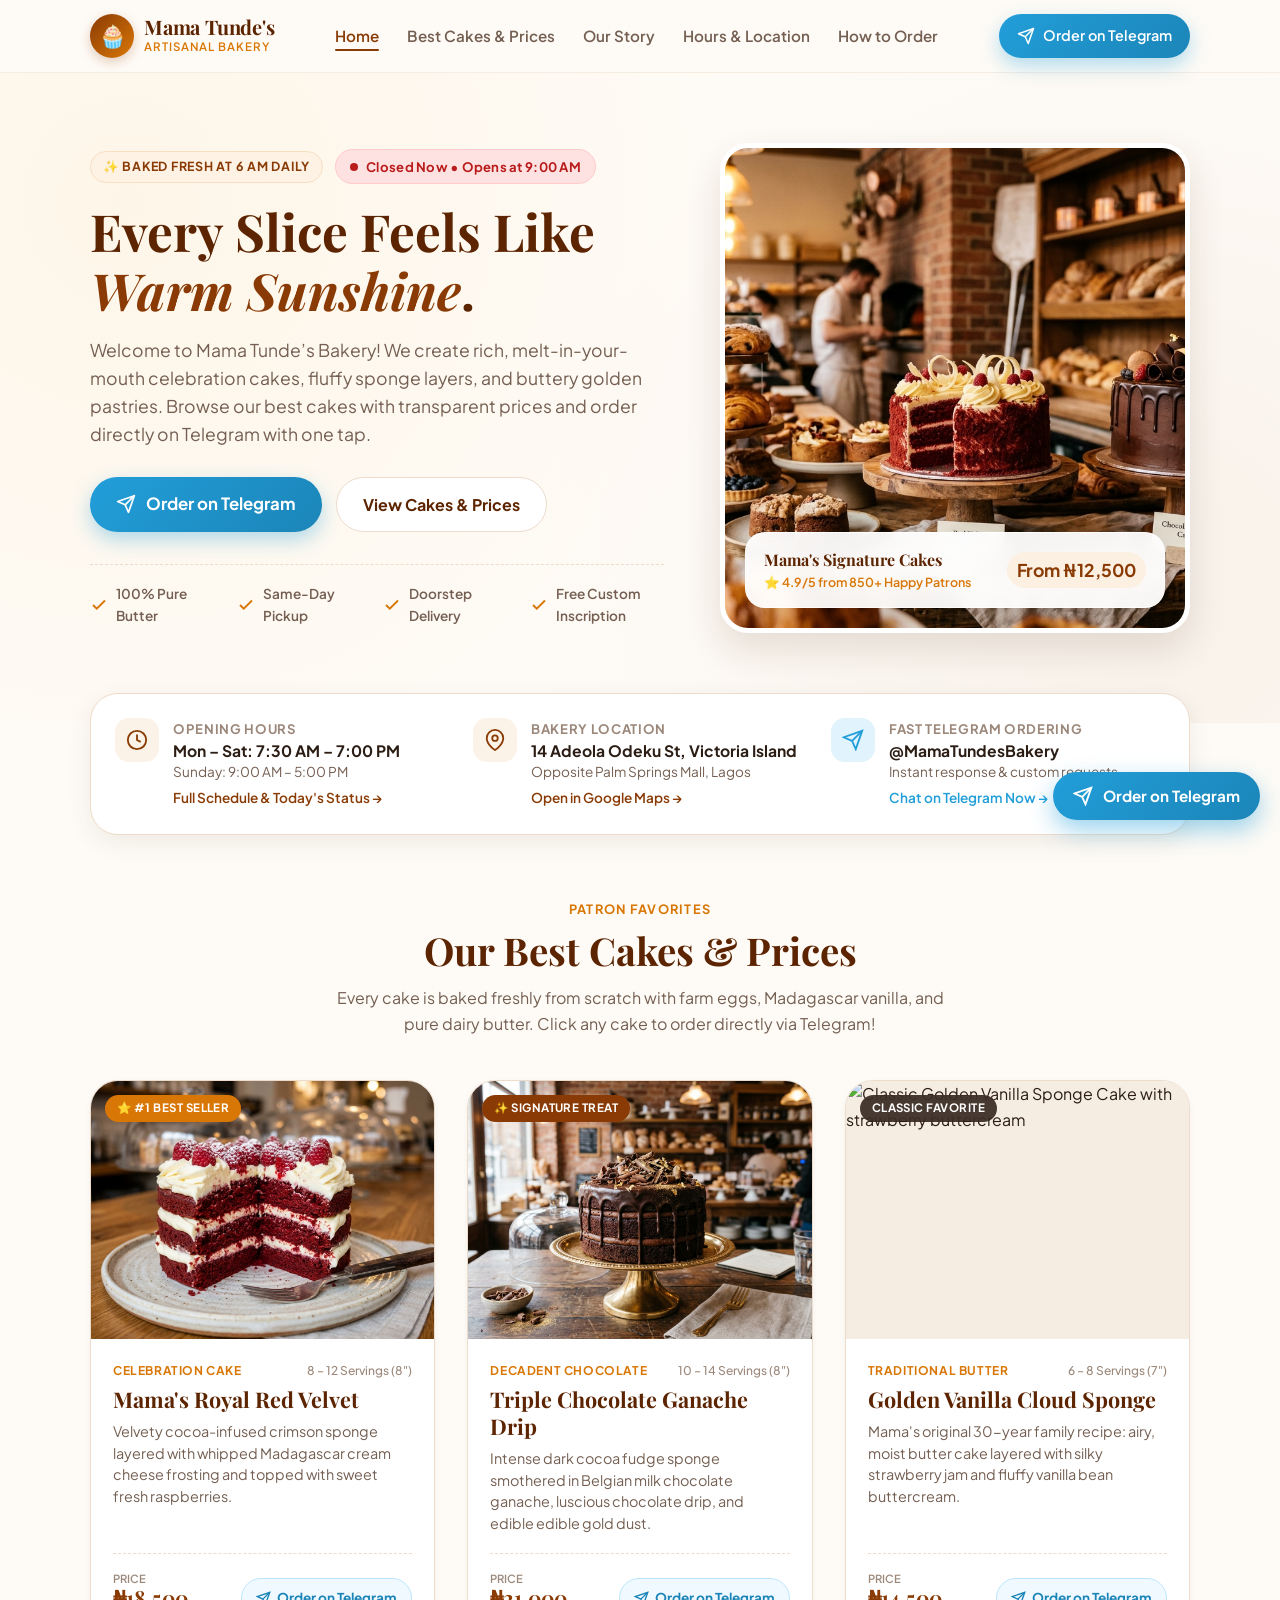
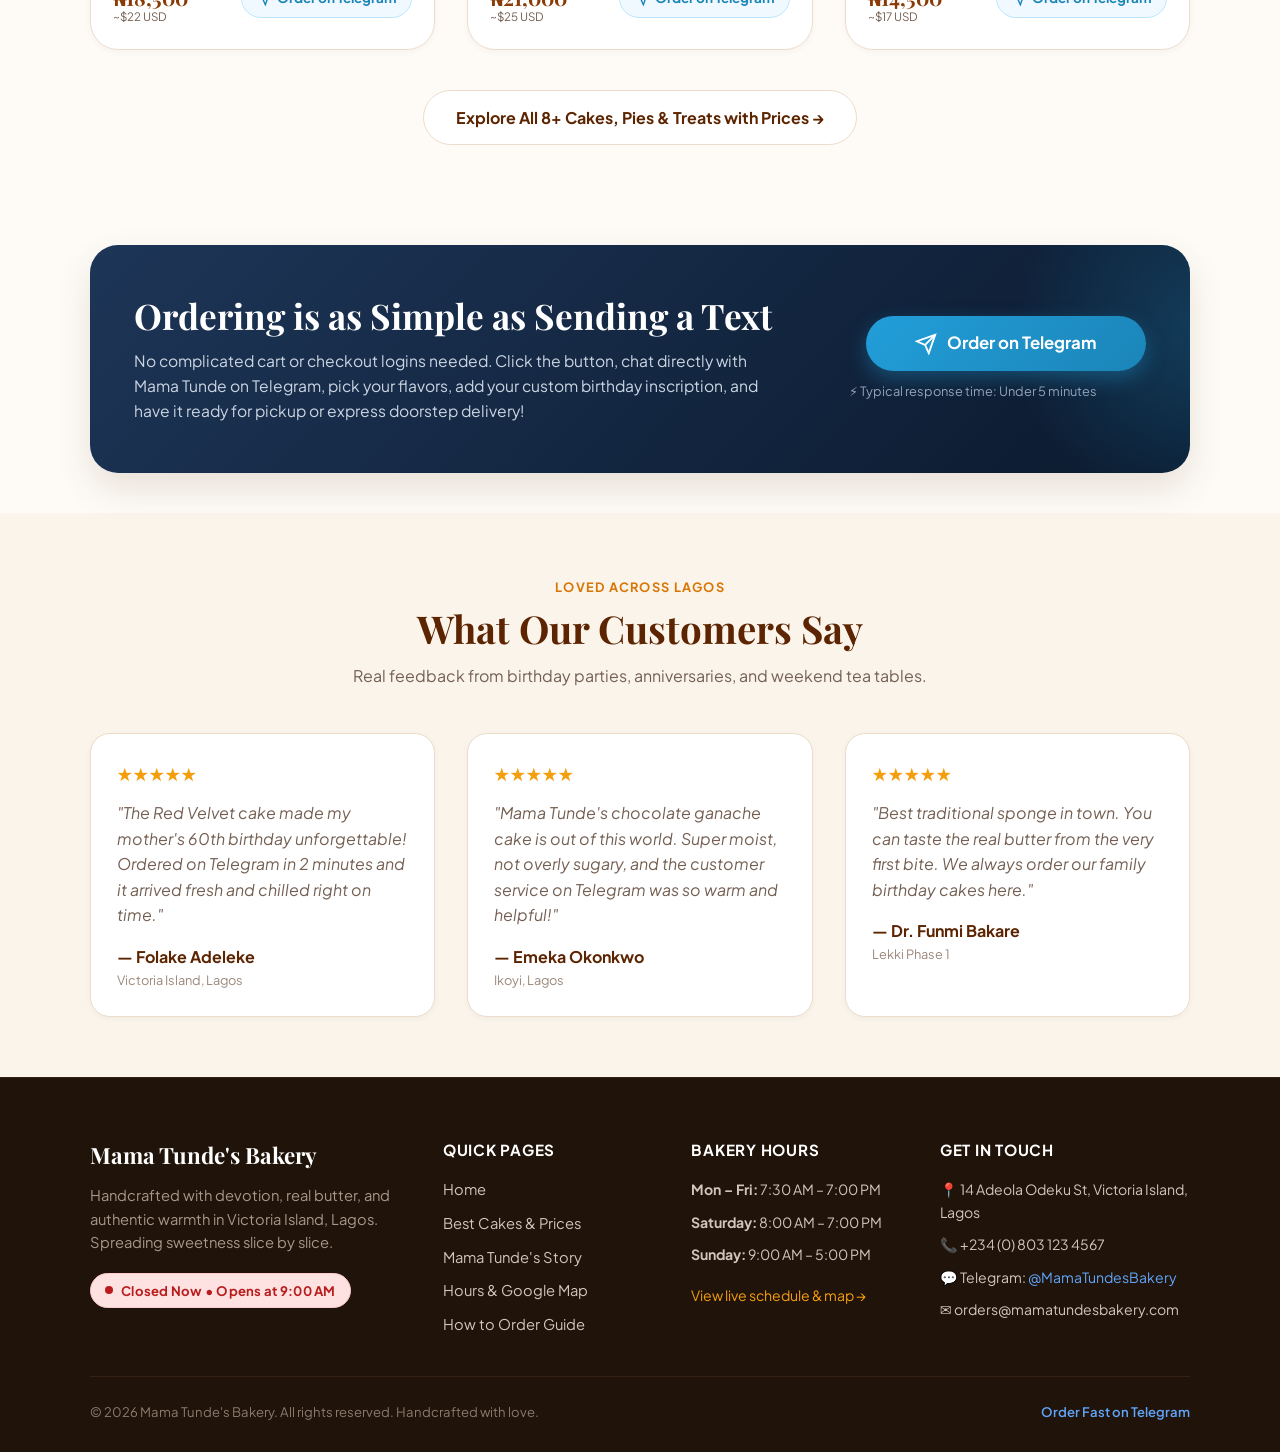
==== index.html @ daf47735 "Initial commit: Mama Tunde's Bakery 5-page mobile-first website" ====
<!DOCTYPE html>
<html lang="en">
<head>
  <meta charset="UTF-8">
  <meta name="viewport" content="width=device-width, initial-scale=1.0, viewport-fit=cover">
  <title>Mama Tunde's Bakery | Fresh Artisanal Cakes & Pastries</title>
  <meta name="description" content="Mama Tunde's Bakery - Handcrafted artisanal celebration cakes, fluffy sponge cakes, and golden pastries. View our best cakes with prices and order instantly on Telegram!">
  
  <!-- Favicon -->
  <link rel="icon" href="data:image/svg+xml,<svg xmlns=%22http://www.w3.org/2000/svg%22 viewBox=%220 0 100 100%22><text y=%22.9em%22 font-size=%2290%22>🧁</text></svg>">
  
  <link rel="stylesheet" href="css/style.css">
</head>
<body>

  <!-- Site Header -->
  <header class="site-header">
    <div class="container header-inner">
      <a href="index.html" class="brand-logo" aria-label="Mama Tunde's Bakery Home">
        <div class="brand-icon">🧁</div>
        <div class="brand-text">
          <span class="brand-name">Mama Tunde's</span>
          <span class="brand-tagline">Artisanal Bakery</span>
        </div>
      </a>

      <!-- Desktop Navigation -->
      <nav aria-label="Main Navigation">
        <ul class="nav-menu">
          <li><a href="index.html" class="nav-link active">Home</a></li>
          <li><a href="cakes.html" class="nav-link">Best Cakes & Prices</a></li>
          <li><a href="about.html" class="nav-link">Our Story</a></li>
          <li><a href="location.html" class="nav-link">Hours & Location</a></li>
          <li><a href="order.html" class="nav-link">How to Order</a></li>
        </ul>
      </nav>

      <!-- Header Actions -->
      <div class="header-actions">
        <a href="https://t.me/MamaTundesBakery?text=Hello%20Mama%20Tunde!%20I'd%20like%20to%20inquire%20about%20ordering%20a%20cake." 
           target="_blank" rel="noopener noreferrer" class="btn-telegram-header" aria-label="Order on Telegram">
          <svg width="18" height="18" viewBox="0 0 24 24" fill="none" stroke="currentColor" stroke-width="2" stroke-linecap="round" stroke-linejoin="round">
            <line x1="22" y1="2" x2="11" y2="13"></line>
            <polygon points="22 2 15 22 11 13 2 9 22 2"></polygon>
          </svg>
          Order on Telegram
        </a>

        <button class="menu-toggle" aria-label="Toggle Navigation Menu" aria-expanded="false">
          <span></span>
          <span></span>
          <span></span>
        </button>
      </div>
    </div>

    <!-- Mobile Slide Drawer -->
    <div class="mobile-nav-drawer" role="dialog" aria-modal="true" aria-label="Mobile Navigation">
      <ul class="mobile-nav-list">
        <li class="mobile-nav-item"><a href="index.html" class="active"><span>🏠 Home</span> <span>→</span></a></li>
        <li class="mobile-nav-item"><a href="cakes.html"><span>🎂 Best Cakes & Prices</span> <span>→</span></a></li>
        <li class="mobile-nav-item"><a href="about.html"><span>👩🏾‍🍳 Our Story & Mama Tunde</span> <span>→</span></a></li>
        <li class="mobile-nav-item"><a href="location.html"><span>📍 Opening Hours & Map</span> <span>→</span></a></li>
        <li class="mobile-nav-item"><a href="order.html"><span>📋 How to Order Guide</span> <span>→</span></a></li>
      </ul>
      <a href="https://t.me/MamaTundesBakery?text=Hello%20Mama%20Tunde!%20I'd%20like%20to%20order%20a%20fresh%20cake." 
         target="_blank" rel="noopener noreferrer" class="mobile-telegram-btn-drawer">
        <svg width="20" height="20" viewBox="0 0 24 24" fill="none" stroke="currentColor" stroke-width="2" stroke-linecap="round" stroke-linejoin="round">
          <line x1="22" y1="2" x2="11" y2="13"></line>
          <polygon points="22 2 15 22 11 13 2 9 22 2"></polygon>
        </svg>
        Chat & Order on Telegram
      </a>
    </div>
  </header>

  <!-- Main Content -->
  <main>
    <!-- Hero Section -->
    <section class="hero-section">
      <div class="container hero-grid">
        <div class="hero-content">
          <div class="hero-meta">
            <span class="hero-tag">✨ Baked Fresh at 6 AM Daily</span>
            <div class="live-status-badge open">
              <span class="status-dot"></span>
              <span>Open Now • Closes at 7:00 PM</span>
            </div>
          </div>

          <h1 class="hero-title">
            Every Slice Feels Like <span>Warm Sunshine</span>.
          </h1>

          <p class="hero-subtitle">
            Welcome to Mama Tunde’s Bakery! We create rich, melt-in-your-mouth celebration cakes, fluffy sponge layers, and buttery golden pastries. Browse our best cakes with transparent prices and order directly on Telegram with one tap.
          </p>

          <div class="hero-cta-group">
            <a href="https://t.me/MamaTundesBakery?text=Hello%20Mama%20Tunde!%20I%20want%20to%20order%20a%20cake%20for%20a%20special%20occasion." 
               target="_blank" rel="noopener noreferrer" class="btn btn-telegram-primary">
              <svg width="20" height="20" viewBox="0 0 24 24" fill="none" stroke="currentColor" stroke-width="2" stroke-linecap="round" stroke-linejoin="round">
                <line x1="22" y1="2" x2="11" y2="13"></line>
                <polygon points="22 2 15 22 11 13 2 9 22 2"></polygon>
              </svg>
              Order on Telegram
            </a>
            <a href="cakes.html" class="btn btn-outline">
              View Cakes & Prices
            </a>
          </div>

          <div class="hero-highlights">
            <div class="highlight-item">
              <svg width="18" height="18" viewBox="0 0 24 24" fill="none" stroke="currentColor" stroke-width="2.5"><polyline points="20 6 9 17 4 12"></polyline></svg>
              <span>100% Pure Butter</span>
            </div>
            <div class="highlight-item">
              <svg width="18" height="18" viewBox="0 0 24 24" fill="none" stroke="currentColor" stroke-width="2.5"><polyline points="20 6 9 17 4 12"></polyline></svg>
              <span>Same-Day Pickup</span>
            </div>
            <div class="highlight-item">
              <svg width="18" height="18" viewBox="0 0 24 24" fill="none" stroke="currentColor" stroke-width="2.5"><polyline points="20 6 9 17 4 12"></polyline></svg>
              <span>Doorstep Delivery</span>
            </div>
            <div class="highlight-item">
              <svg width="18" height="18" viewBox="0 0 24 24" fill="none" stroke="currentColor" stroke-width="2.5"><polyline points="20 6 9 17 4 12"></polyline></svg>
              <span>Free Custom Inscription</span>
            </div>
          </div>
        </div>

        <div class="hero-visual">
          <div class="hero-image-wrap">
            <img src="assets/images/hero-display.jpg" alt="Mama Tunde's fresh bakery display with Red Velvet and Chocolate Drip celebration cakes" loading="eager">
            <div class="floating-cake-badge">
              <div>
                <div class="badge-text-title">Mama's Signature Cakes</div>
                <div class="badge-text-sub">⭐ 4.9/5 from 850+ Happy Patrons</div>
              </div>
              <div class="badge-price">From ₦12,500</div>
            </div>
          </div>
        </div>
      </div>
    </section>

    <!-- Quick Info Strip -->
    <div class="container">
      <div class="quick-info-strip">
        <div class="info-strip-grid">
          <!-- Hours -->
          <div class="strip-item">
            <div class="strip-icon">
              <svg width="22" height="22" viewBox="0 0 24 24" fill="none" stroke="currentColor" stroke-width="2">
                <circle cx="12" cy="12" r="10"></circle>
                <polyline points="12 6 12 12 16 14"></polyline>
              </svg>
            </div>
            <div>
              <div class="strip-heading">Opening Hours</div>
              <div class="strip-detail">Mon – Sat: 7:30 AM – 7:00 PM</div>
              <div style="font-size: 0.85rem; color: var(--color-text-muted);">Sunday: 9:00 AM – 5:00 PM</div>
              <a href="location.html" class="strip-link">Full Schedule & Today's Status →</a>
            </div>
          </div>

          <!-- Location & Map -->
          <div class="strip-item">
            <div class="strip-icon">
              <svg width="22" height="22" viewBox="0 0 24 24" fill="none" stroke="currentColor" stroke-width="2">
                <path d="M21 10c0 7-9 13-9 13s-9-6-9-13a9 9 0 0 1 18 0z"></path>
                <circle cx="12" cy="10" r="3"></circle>
              </svg>
            </div>
            <div>
              <div class="strip-heading">Bakery Location</div>
              <div class="strip-detail">14 Adeola Odeku St, Victoria Island</div>
              <div style="font-size: 0.85rem; color: var(--color-text-muted);">Opposite Palm Springs Mall, Lagos</div>
              <a href="https://maps.google.com/?q=14+Adeola+Odeku+St+Victoria+Island+Lagos" target="_blank" rel="noopener noreferrer" class="strip-link">Open in Google Maps →</a>
            </div>
          </div>

          <!-- Telegram Quick Order -->
          <div class="strip-item">
            <div class="strip-icon telegram-icon-bg">
              <svg width="22" height="22" viewBox="0 0 24 24" fill="none" stroke="currentColor" stroke-width="2">
                <line x1="22" y1="2" x2="11" y2="13"></line>
                <polygon points="22 2 15 22 11 13 2 9 22 2"></polygon>
              </svg>
            </div>
            <div>
              <div class="strip-heading">Fast Telegram Ordering</div>
              <div class="strip-detail">@MamaTundesBakery</div>
              <div style="font-size: 0.85rem; color: var(--color-text-muted);">Instant response & custom requests</div>
              <a href="https://t.me/MamaTundesBakery?text=Hello%20Mama%20Tunde!%20I'd%20like%20to%20order%20a%20cake." target="_blank" rel="noopener noreferrer" class="strip-link" style="color: var(--color-telegram);">Chat on Telegram Now →</a>
            </div>
          </div>
        </div>
      </div>
    </div>

    <!-- Featured Cakes Showcase -->
    <section class="section">
      <div class="container">
        <div class="section-header">
          <span class="section-label">Patron Favorites</span>
          <h2 class="section-title">Our Best Cakes & Prices</h2>
          <p class="section-subtitle">
            Every cake is baked freshly from scratch with farm eggs, Madagascar vanilla, and pure dairy butter. Click any cake to order directly via Telegram!
          </p>
        </div>

        <div class="cakes-grid">
          <!-- Cake 1: Red Velvet -->
          <article class="cake-card">
            <div class="cake-card-img-wrap">
              <span class="cake-badge bestseller">⭐ #1 Best Seller</span>
              <img src="assets/images/red-velvet.jpg" alt="Mama Tunde's Red Velvet Celebration Cake with cream cheese frosting and raspberries" loading="lazy">
            </div>
            <div class="cake-card-body">
              <div class="cake-card-meta">
                <span class="cake-category">Celebration Cake</span>
                <span class="cake-servings">8 – 12 Servings (8")</span>
              </div>
              <h3 class="cake-title">Mama's Royal Red Velvet</h3>
              <p class="cake-desc">
                Velvety cocoa-infused crimson sponge layered with whipped Madagascar cream cheese frosting and topped with sweet fresh raspberries.
              </p>
              <div class="cake-card-footer">
                <div class="cake-price-block">
                  <span class="price-label">Price</span>
                  <span class="price-amount">₦18,500</span>
                  <span class="price-sub">~$22 USD</span>
                </div>
                <a href="https://t.me/MamaTundesBakery?text=Hello%20Mama%20Tunde!%20I%20would%20like%20to%20order%20the%20Royal%20Red%20Velvet%20Cake%20(%E2%82%A618,500).%20Please%20let%20me%20know%20availability!" 
                   target="_blank" rel="noopener noreferrer" class="btn-telegram-card" aria-label="Order Red Velvet Cake on Telegram">
                  <svg width="15" height="15" viewBox="0 0 24 24" fill="none" stroke="currentColor" stroke-width="2.2"><line x1="22" y1="2" x2="11" y2="13"></line><polygon points="22 2 15 22 11 13 2 9 22 2"></polygon></svg>
                  Order on Telegram
                </a>
              </div>
            </div>
          </article>

          <!-- Cake 2: Chocolate Fudge Ganache -->
          <article class="cake-card">
            <div class="cake-card-img-wrap">
              <span class="cake-badge signature">✨ Signature Treat</span>
              <img src="assets/images/chocolate-cake.jpg" alt="Triple Chocolate Ganache Drip Cake with gold luster dust" loading="lazy">
            </div>
            <div class="cake-card-body">
              <div class="cake-card-meta">
                <span class="cake-category">Decadent Chocolate</span>
                <span class="cake-servings">10 – 14 Servings (8")</span>
              </div>
              <h3 class="cake-title">Triple Chocolate Ganache Drip</h3>
              <p class="cake-desc">
                Intense dark cocoa fudge sponge smothered in Belgian milk chocolate ganache, luscious chocolate drip, and edible edible gold dust.
              </p>
              <div class="cake-card-footer">
                <div class="cake-price-block">
                  <span class="price-label">Price</span>
                  <span class="price-amount">₦21,000</span>
                  <span class="price-sub">~$25 USD</span>
                </div>
                <a href="https://t.me/MamaTundesBakery?text=Hello%20Mama%20Tunde!%20I%20would%20like%20to%20order%20the%20Triple%20Chocolate%20Ganache%20Drip%20Cake%20(%E2%82%A621,000).%20Please%20let%20me%20know%20availability!" 
                   target="_blank" rel="noopener noreferrer" class="btn-telegram-card" aria-label="Order Chocolate Cake on Telegram">
                  <svg width="15" height="15" viewBox="0 0 24 24" fill="none" stroke="currentColor" stroke-width="2.2"><line x1="22" y1="2" x2="11" y2="13"></line><polygon points="22 2 15 22 11 13 2 9 22 2"></polygon></svg>
                  Order on Telegram
                </a>
              </div>
            </div>
          </article>

          <!-- Cake 3: Traditional Golden Vanilla Sponge -->
          <article class="cake-card">
            <div class="cake-card-img-wrap">
              <span class="cake-badge">Classic Favorite</span>
              <img src="https://images.unsplash.com/photo-1535141192574-5d4897c13136?auto=format&fit=crop&w=800&q=80" alt="Classic Golden Vanilla Sponge Cake with strawberry buttercream" loading="lazy">
            </div>
            <div class="cake-card-body">
              <div class="cake-card-meta">
                <span class="cake-category">Traditional Butter</span>
                <span class="cake-servings">6 – 8 Servings (7")</span>
              </div>
              <h3 class="cake-title">Golden Vanilla Cloud Sponge</h3>
              <p class="cake-desc">
                Mama's original 30-year family recipe: airy, moist butter cake layered with silky strawberry jam and fluffy vanilla bean buttercream.
              </p>
              <div class="cake-card-footer">
                <div class="cake-price-block">
                  <span class="price-label">Price</span>
                  <span class="price-amount">₦14,500</span>
                  <span class="price-sub">~$17 USD</span>
                </div>
                <a href="https://t.me/MamaTundesBakery?text=Hello%20Mama%20Tunde!%20I%20would%20like%20to%20order%20the%20Golden%20Vanilla%20Cloud%20Sponge%20(%E2%82%A614,500).%20Please%20let%20me%20know%20availability!" 
                   target="_blank" rel="noopener noreferrer" class="btn-telegram-card" aria-label="Order Vanilla Sponge Cake on Telegram">
                  <svg width="15" height="15" viewBox="0 0 24 24" fill="none" stroke="currentColor" stroke-width="2.2"><line x1="22" y1="2" x2="11" y2="13"></line><polygon points="22 2 15 22 11 13 2 9 22 2"></polygon></svg>
                  Order on Telegram
                </a>
              </div>
            </div>
          </article>
        </div>

        <div style="text-align: center; margin-top: 40px;">
          <a href="cakes.html" class="btn btn-outline" style="padding: 14px 32px;">
            Explore All 8+ Cakes, Pies & Treats with Prices →
          </a>
        </div>
      </div>
    </section>

    <!-- Telegram CTA Banner Section -->
    <section class="container">
      <div class="telegram-banner">
        <div class="telegram-banner-grid">
          <div>
            <h2 class="telegram-banner-title">Ordering is as Simple as Sending a Text</h2>
            <p class="telegram-banner-desc">
              No complicated cart or checkout logins needed. Click the button, chat directly with Mama Tunde on Telegram, pick your flavors, add your custom birthday inscription, and have it ready for pickup or express doorstep delivery!
            </p>
          </div>
          <div class="telegram-banner-action">
            <a href="https://t.me/MamaTundesBakery?text=Hello%20Mama%20Tunde!%20I'd%20like%20to%20place%20a%20custom%20order." 
               target="_blank" rel="noopener noreferrer" class="btn btn-telegram-primary" style="width: 100%; max-width: 280px;">
              <svg width="22" height="22" viewBox="0 0 24 24" fill="none" stroke="currentColor" stroke-width="2">
                <line x1="22" y1="2" x2="11" y2="13"></line>
                <polygon points="22 2 15 22 11 13 2 9 22 2"></polygon>
              </svg>
              Order on Telegram
            </a>
            <span style="font-size: 0.8rem; color: #94a3b8; text-align: center; width: 100%;">
              ⚡ Typical response time: Under 5 minutes
            </span>
          </div>
        </div>
      </div>
    </section>

    <!-- Patron Testimonials -->
    <section class="section" style="background: #faf4eb;">
      <div class="container">
        <div class="section-header">
          <span class="section-label">Loved Across Lagos</span>
          <h2 class="section-title">What Our Customers Say</h2>
          <p class="section-subtitle">Real feedback from birthday parties, anniversaries, and weekend tea tables.</p>
        </div>

        <div class="cakes-grid" style="grid-template-columns: repeat(auto-fit, minmax(280px, 1fr));">
          <div style="background: #fff; padding: 26px; border-radius: var(--radius-lg); border: 1px solid var(--color-border); box-shadow: var(--shadow-sm);">
            <div style="color: var(--color-accent-gold); font-size: 1.1rem; margin-bottom: 12px;">★★★★★</div>
            <p style="font-style: italic; color: var(--color-text-muted); margin-bottom: 16px; line-height: 1.6;">
              "The Red Velvet cake made my mother's 60th birthday unforgettable! Ordered on Telegram in 2 minutes and it arrived fresh and chilled right on time."
            </p>
            <div style="font-weight: 700; color: var(--color-primary-dark);">— Folake Adeleke</div>
            <div style="font-size: 0.8rem; color: var(--color-text-light);">Victoria Island, Lagos</div>
          </div>

          <div style="background: #fff; padding: 26px; border-radius: var(--radius-lg); border: 1px solid var(--color-border); box-shadow: var(--shadow-sm);">
            <div style="color: var(--color-accent-gold); font-size: 1.1rem; margin-bottom: 12px;">★★★★★</div>
            <p style="font-style: italic; color: var(--color-text-muted); margin-bottom: 16px; line-height: 1.6;">
              "Mama Tunde's chocolate ganache cake is out of this world. Super moist, not overly sugary, and the customer service on Telegram was so warm and helpful!"
            </p>
            <div style="font-weight: 700; color: var(--color-primary-dark);">— Emeka Okonkwo</div>
            <div style="font-size: 0.8rem; color: var(--color-text-light);">Ikoyi, Lagos</div>
          </div>

          <div style="background: #fff; padding: 26px; border-radius: var(--radius-lg); border: 1px solid var(--color-border); box-shadow: var(--shadow-sm);">
            <div style="color: var(--color-accent-gold); font-size: 1.1rem; margin-bottom: 12px;">★★★★★</div>
            <p style="font-style: italic; color: var(--color-text-muted); margin-bottom: 16px; line-height: 1.6;">
              "Best traditional sponge in town. You can taste the real butter from the very first bite. We always order our family birthday cakes here."
            </p>
            <div style="font-weight: 700; color: var(--color-primary-dark);">— Dr. Funmi Bakare</div>
            <div style="font-size: 0.8rem; color: var(--color-text-light);">Lekki Phase 1</div>
          </div>
        </div>
      </div>
    </section>
  </main>

  <!-- Site Footer -->
  <footer class="site-footer">
    <div class="container">
      <div class="footer-grid">
        <div class="footer-brand">
          <h3>Mama Tunde's Bakery</h3>
          <p>
            Handcrafted with devotion, real butter, and authentic warmth in Victoria Island, Lagos. Spreading sweetness slice by slice.
          </p>
          <div class="live-status-badge open">
            <span class="status-dot"></span>
            <span>Open Today Until 7:00 PM</span>
          </div>
        </div>

        <div>
          <h4 class="footer-col-title">Quick Pages</h4>
          <ul class="footer-links">
            <li><a href="index.html">Home</a></li>
            <li><a href="cakes.html">Best Cakes & Prices</a></li>
            <li><a href="about.html">Mama Tunde's Story</a></li>
            <li><a href="location.html">Hours & Google Map</a></li>
            <li><a href="order.html">How to Order Guide</a></li>
          </ul>
        </div>

        <div>
          <h4 class="footer-col-title">Bakery Hours</h4>
          <ul class="footer-links" style="font-size: 0.88rem;">
            <li><strong>Mon – Fri:</strong> 7:30 AM – 7:00 PM</li>
            <li><strong>Saturday:</strong> 8:00 AM – 7:00 PM</li>
            <li><strong>Sunday:</strong> 9:00 AM – 5:00 PM</li>
            <li style="margin-top: 8px;"><a href="location.html" style="color: var(--color-accent-gold);">View live schedule & map →</a></li>
          </ul>
        </div>

        <div>
          <h4 class="footer-col-title">Get in Touch</h4>
          <ul class="footer-links" style="font-size: 0.88rem;">
            <li>📍 14 Adeola Odeku St, Victoria Island, Lagos</li>
            <li>📞 +234 (0) 803 123 4567</li>
            <li>💬 Telegram: <a href="https://t.me/MamaTundesBakery" target="_blank" rel="noopener noreferrer" style="color: #60a5fa;">@MamaTundesBakery</a></li>
            <li>✉️ orders@mamatundesbakery.com</li>
          </ul>
        </div>
      </div>

      <div class="footer-bottom">
        <div>&copy; 2026 Mama Tunde's Bakery. All rights reserved. Handcrafted with love.</div>
        <div>
          <a href="https://t.me/MamaTundesBakery" target="_blank" rel="noopener noreferrer" style="color: #60a5fa; font-weight: 600;">
            Order Fast on Telegram
          </a>
        </div>
      </div>
    </div>
  </footer>

  <!-- Floating Telegram FAB -->
  <a href="https://t.me/MamaTundesBakery?text=Hello%20Mama%20Tunde!%20I'd%20like%20to%20order%20a%20cake." 
     target="_blank" rel="noopener noreferrer" class="floating-telegram-fab" aria-label="Chat and Order on Telegram">
    <svg width="20" height="20" viewBox="0 0 24 24" fill="none" stroke="currentColor" stroke-width="2.2">
      <line x1="22" y1="2" x2="11" y2="13"></line>
      <polygon points="22 2 15 22 11 13 2 9 22 2"></polygon>
    </svg>
    <span>Order on Telegram</span>
  </a>

  <!-- Mobile Bottom Sticky Navigation (Thumb-friendly on phones) -->
  <nav class="mobile-bottom-nav" aria-label="Mobile Bottom Navigation">
    <a href="index.html" class="bottom-nav-item active">
      <svg viewBox="0 0 24 24" fill="none" stroke="currentColor"><path d="M3 9l9-7 9 7v11a2 2 0 0 1-2 2H5a2 2 0 0 1-2-2z"></path><polyline points="9 22 9 12 15 12 15 22"></polyline></svg>
      <span>Home</span>
    </a>
    <a href="cakes.html" class="bottom-nav-item">
      <svg viewBox="0 0 24 24" fill="none" stroke="currentColor"><path d="M20 21v-8a2 2 0 0 0-2-2H6a2 2 0 0 0-2 2v8"></path><path d="M4 16s.5-1 2-1 2.5 2 4 2 2.5-2 4-2 2.5 2 4 2 2-1 2-1"></path><path d="M2 21h20"></path><path d="M7 8v3"></path><path d="M12 5v6"></path><path d="M17 8v3"></path></svg>
      <span>Cakes</span>
    </a>
    <a href="https://t.me/MamaTundesBakery?text=Hello%20Mama%20Tunde!%20I'd%20like%20to%20order%20a%20fresh%20cake." 
       target="_blank" rel="noopener noreferrer" class="bottom-nav-item bottom-nav-telegram">
      <svg viewBox="0 0 24 24" fill="none" stroke="currentColor"><line x1="22" y1="2" x2="11" y2="13"></line><polygon points="22 2 15 22 11 13 2 9 22 2"></polygon></svg>
      <span>Telegram</span>
    </a>
    <a href="location.html" class="bottom-nav-item">
      <svg viewBox="0 0 24 24" fill="none" stroke="currentColor"><circle cx="12" cy="12" r="10"></circle><polyline points="12 6 12 12 16 14"></polyline></svg>
      <span>Hours/Map</span>
    </a>
    <a href="order.html" class="bottom-nav-item">
      <svg viewBox="0 0 24 24" fill="none" stroke="currentColor"><path d="M14 2H6a2 2 0 0 0-2 2v16a2 2 0 0 0 2 2h12a2 2 0 0 0 2-2V8z"></path><polyline points="14 2 14 8 20 8"></polyline><line x1="16" y1="13" x2="8" y2="13"></line><line x1="16" y1="17" x2="8" y2="17"></line><polyline points="10 9 9 9 8 9"></polyline></svg>
      <span>How to Order</span>
    </a>
  </nav>

  <script src="js/main.js"></script>
</body>
</html>
---- css/style.css ----
/* ==========================================================================
   Mama Tunde's Bakery - Modern Artisanal Mobile-First Stylesheet
   ========================================================================== */

@import url('https://fonts.googleapis.com/css2?family=Playfair+Display:ital,wght@0,500;0,600;0,700;1,400&family=Plus+Jakarta+Sans:wght@400;500;600;700&display=swap');

:root {
  /* Color Palette */
  --color-primary: #8a3b05;
  --color-primary-dark: #5c2401;
  --color-primary-light: #b85d1b;
  --color-accent: #d97706;
  --color-accent-gold: #f59e0b;
  --color-cream: #fefbf6;
  --color-cream-subtle: #fbf5ec;
  --color-card-bg: #ffffff;
  --color-border: #eddccb;
  --color-border-light: #f5ece2;
  --color-text-main: #2b1d14;
  --color-text-muted: #745f52;
  --color-text-light: #9c887b;
  
  /* Telegram Brand Colors */
  --color-telegram: #229ed9;
  --color-telegram-dark: #1b85b8;
  --color-telegram-glow: rgba(34, 158, 217, 0.25);
  
  /* Status Colors */
  --color-open-green: #15803d;
  --color-open-bg: #dcfce7;
  --color-closed-red: #b91c1c;
  --color-closed-bg: #fee2e2;

  /* Typography */
  --font-serif: 'Playfair Display', Georgia, serif;
  --font-sans: 'Plus Jakarta Sans', system-ui, -apple-system, sans-serif;

  /* Layout & Elevations */
  --radius-sm: 8px;
  --radius-md: 14px;
  --radius-lg: 20px;
  --radius-xl: 28px;
  --radius-full: 9999px;
  
  --shadow-sm: 0 2px 6px rgba(43, 29, 20, 0.04);
  --shadow-md: 0 8px 24px rgba(69, 36, 1, 0.08);
  --shadow-lg: 0 16px 36px rgba(69, 36, 1, 0.12);
  --shadow-telegram: 0 8px 20px rgba(34, 158, 217, 0.35);

  --transition-fast: 0.2s cubic-bezier(0.16, 1, 0.3, 1);
  --transition-smooth: 0.35s cubic-bezier(0.16, 1, 0.3, 1);
}

/* Base & Reset */
*, *::before, *::after {
  box-sizing: border-box;
  margin: 0;
  padding: 0;
}

html {
  scroll-behavior: smooth;
  -webkit-text-size-adjust: 100%;
}

body {
  font-family: var(--font-sans);
  background-color: var(--color-cream);
  color: var(--color-text-main);
  line-height: 1.6;
  font-size: 16px;
  padding-bottom: 74px; /* Space for mobile bottom bar */
  overflow-x: hidden;
}

@media (min-width: 900px) {
  body {
    padding-bottom: 0;
  }
}

img {
  max-width: 100%;
  height: auto;
  display: block;
}

a {
  color: inherit;
  text-decoration: none;
  transition: color var(--transition-fast);
}

button {
  font-family: inherit;
  cursor: pointer;
  border: none;
  background: none;
}

/* Container */
.container {
  width: 100%;
  max-width: 1140px;
  margin: 0 auto;
  padding: 0 20px;
}

/* ==========================================================================
   Header & Navigation
   ========================================================================== */
.site-header {
  position: sticky;
  top: 0;
  z-index: 100;
  background-color: rgba(254, 251, 246, 0.94);
  backdrop-filter: blur(12px);
  -webkit-backdrop-filter: blur(12px);
  border-bottom: 1px solid var(--color-border-light);
  transition: box-shadow var(--transition-fast);
}

.site-header.scrolled {
  box-shadow: var(--shadow-sm);
}

.header-inner {
  display: flex;
  align-items: center;
  justify-content: space-between;
  height: 72px;
}

.brand-logo {
  display: flex;
  align-items: center;
  gap: 10px;
  text-decoration: none;
}

.brand-icon {
  width: 44px;
  height: 44px;
  background: linear-gradient(135deg, var(--color-primary), var(--color-accent));
  color: #ffffff;
  border-radius: 50%;
  display: flex;
  align-items: center;
  justify-content: center;
  font-size: 22px;
  box-shadow: 0 4px 12px rgba(138, 59, 5, 0.25);
  flex-shrink: 0;
}

.brand-text {
  display: flex;
  flex-direction: column;
}

.brand-name {
  font-family: var(--font-serif);
  font-size: 1.25rem;
  font-weight: 700;
  color: var(--color-primary-dark);
  line-height: 1.1;
  letter-spacing: -0.01em;
}

.brand-tagline {
  font-size: 0.72rem;
  text-transform: uppercase;
  letter-spacing: 0.08em;
  color: var(--color-accent);
  font-weight: 600;
}

/* Desktop Nav Links */
.nav-menu {
  display: none;
  list-style: none;
  align-items: center;
  gap: 28px;
}

.nav-link {
  font-size: 0.95rem;
  font-weight: 600;
  color: var(--color-text-muted);
  position: relative;
  padding: 6px 0;
}

.nav-link:hover,
.nav-link.active {
  color: var(--color-primary);
}

.nav-link.active::after {
  content: '';
  position: absolute;
  bottom: 0;
  left: 0;
  width: 100%;
  height: 2px;
  background-color: var(--color-primary);
  border-radius: 2px;
}

.header-actions {
  display: flex;
  align-items: center;
  gap: 12px;
}

/* Telegram CTA button */
.btn-telegram-header {
  display: none;
  align-items: center;
  gap: 8px;
  background: linear-gradient(135deg, var(--color-telegram), var(--color-telegram-dark));
  color: #ffffff;
  padding: 10px 18px;
  border-radius: var(--radius-full);
  font-weight: 600;
  font-size: 0.9rem;
  box-shadow: var(--shadow-telegram);
  transition: transform var(--transition-fast), box-shadow var(--transition-fast);
}

.btn-telegram-header:hover {
  transform: translateY(-2px);
  box-shadow: 0 10px 24px rgba(34, 158, 217, 0.45);
  color: #ffffff;
}

.menu-toggle {
  display: flex;
  flex-direction: column;
  justify-content: center;
  gap: 5px;
  width: 40px;
  height: 40px;
  border-radius: var(--radius-sm);
  background: var(--color-cream-subtle);
  border: 1px solid var(--color-border);
  padding: 8px;
  cursor: pointer;
}

.menu-toggle span {
  display: block;
  width: 100%;
  height: 2px;
  background-color: var(--color-primary-dark);
  border-radius: 2px;
  transition: transform var(--transition-fast), opacity var(--transition-fast);
}

.menu-toggle.open span:nth-child(1) {
  transform: translateY(7px) rotate(45deg);
}
.menu-toggle.open span:nth-child(2) {
  opacity: 0;
}
.menu-toggle.open span:nth-child(3) {
  transform: translateY(-7px) rotate(-45deg);
}

@media (min-width: 900px) {
  .nav-menu {
    display: flex;
  }
  .btn-telegram-header {
    display: inline-flex;
  }
  .menu-toggle {
    display: none;
  }
}

/* Mobile Slide-down Drawer */
.mobile-nav-drawer {
  display: none;
  position: absolute;
  top: 72px;
  left: 0;
  width: 100%;
  background: var(--color-card-bg);
  border-bottom: 2px solid var(--color-border);
  box-shadow: var(--shadow-lg);
  padding: 20px;
  z-index: 99;
}

.mobile-nav-drawer.open {
  display: block;
  animation: slideDown 0.25s ease-out;
}

@keyframes slideDown {
  from { opacity: 0; transform: translateY(-10px); }
  to { opacity: 1; transform: translateY(0); }
}

.mobile-nav-list {
  list-style: none;
  display: flex;
  flex-direction: column;
  gap: 12px;
}

.mobile-nav-item a {
  display: flex;
  align-items: center;
  justify-content: space-between;
  padding: 12px 16px;
  border-radius: var(--radius-md);
  font-weight: 600;
  font-size: 1.05rem;
  color: var(--color-text-main);
  background: var(--color-cream);
  border: 1px solid var(--color-border-light);
}

.mobile-nav-item a.active {
  background: #fbf0e2;
  color: var(--color-primary);
  border-color: var(--color-primary-light);
}

.mobile-telegram-btn-drawer {
  margin-top: 16px;
  display: flex;
  align-items: center;
  justify-content: center;
  gap: 10px;
  background: linear-gradient(135deg, var(--color-telegram), var(--color-telegram-dark));
  color: #ffffff;
  padding: 14px;
  border-radius: var(--radius-md);
  font-weight: 700;
  font-size: 1rem;
  box-shadow: var(--shadow-telegram);
}

/* ==========================================================================
   Mobile Bottom Navigation Bar (Sticky Thumb-friendly)
   ========================================================================== */
.mobile-bottom-nav {
  position: fixed;
  bottom: 0;
  left: 0;
  width: 100%;
  height: 64px;
  background: rgba(255, 255, 255, 0.98);
  backdrop-filter: blur(16px);
  -webkit-backdrop-filter: blur(16px);
  border-top: 1px solid var(--color-border);
  display: flex;
  align-items: center;
  justify-content: space-around;
  z-index: 999;
  padding: 0 6px;
  box-shadow: 0 -4px 16px rgba(0, 0, 0, 0.06);
}

@media (min-width: 900px) {
  .mobile-bottom-nav {
    display: none;
  }
}

.bottom-nav-item {
  display: flex;
  flex-direction: column;
  align-items: center;
  justify-content: center;
  color: var(--color-text-muted);
  font-size: 0.72rem;
  font-weight: 600;
  gap: 3px;
  flex: 1;
  padding: 6px 0;
}

.bottom-nav-item svg {
  width: 20px;
  height: 20px;
  stroke-width: 2;
  transition: transform var(--transition-fast);
}

.bottom-nav-item.active {
  color: var(--color-primary);
}

.bottom-nav-item.active svg {
  transform: scale(1.1);
  stroke: var(--color-primary);
}

.bottom-nav-telegram {
  background: linear-gradient(135deg, var(--color-telegram), var(--color-telegram-dark));
  color: #ffffff !important;
  border-radius: 30px;
  padding: 6px 14px;
  margin: 0 4px;
  box-shadow: 0 4px 12px rgba(34, 158, 217, 0.4);
}

.bottom-nav-telegram svg {
  stroke: #ffffff;
}

/* ==========================================================================
   Live Status Badge (Open / Closed)
   ========================================================================== */
.live-status-badge {
  display: inline-flex;
  align-items: center;
  gap: 8px;
  padding: 6px 14px;
  border-radius: var(--radius-full);
  font-size: 0.82rem;
  font-weight: 700;
  letter-spacing: 0.02em;
  transition: all var(--transition-fast);
}

.live-status-badge.open {
  background-color: var(--color-open-bg);
  color: var(--color-open-green);
  border: 1px solid #bbf7d0;
}

.live-status-badge.closed {
  background-color: var(--color-closed-bg);
  color: var(--color-closed-red);
  border: 1px solid #fecaca;
}

.status-dot {
  width: 8px;
  height: 8px;
  border-radius: 50%;
  display: inline-block;
}

.live-status-badge.open .status-dot {
  background-color: var(--color-open-green);
  box-shadow: 0 0 0 3px rgba(21, 128, 61, 0.25);
  animation: pulseGreen 2s infinite;
}

.live-status-badge.closed .status-dot {
  background-color: var(--color-closed-red);
}

@keyframes pulseGreen {
  0% { box-shadow: 0 0 0 0 rgba(21, 128, 61, 0.4); }
  70% { box-shadow: 0 0 0 6px rgba(21, 128, 61, 0); }
  100% { box-shadow: 0 0 0 0 rgba(21, 128, 61, 0); }
}

/* ==========================================================================
   Hero Section
   ========================================================================== */
.hero-section {
  padding: 40px 0 60px;
  position: relative;
  overflow: hidden;
  background: radial-gradient(circle at 10% 20%, rgba(245, 158, 11, 0.06), transparent 50%),
              radial-gradient(circle at 90% 80%, rgba(138, 59, 5, 0.05), transparent 50%);
}

.hero-grid {
  display: grid;
  grid-template-columns: 1fr;
  gap: 36px;
  align-items: center;
}

@media (min-width: 900px) {
  .hero-section {
    padding: 70px 0 90px;
  }
  .hero-grid {
    grid-template-columns: 1.1fr 0.9fr;
    gap: 56px;
  }
}

.hero-meta {
  display: flex;
  flex-wrap: wrap;
  align-items: center;
  gap: 12px;
  margin-bottom: 18px;
}

.hero-tag {
  background: #fdf2e4;
  color: var(--color-primary);
  font-size: 0.78rem;
  font-weight: 700;
  text-transform: uppercase;
  letter-spacing: 0.06em;
  padding: 5px 12px;
  border-radius: var(--radius-full);
  border: 1px solid #f9dfc1;
}

.hero-title {
  font-family: var(--font-serif);
  font-size: 2.4rem;
  font-weight: 700;
  line-height: 1.15;
  color: var(--color-primary-dark);
  margin-bottom: 16px;
}

@media (min-width: 600px) {
  .hero-title {
    font-size: 3.2rem;
  }
}

.hero-title span {
  color: var(--color-primary);
  font-style: italic;
  display: inline-block;
  position: relative;
}

.hero-subtitle {
  font-size: 1.1rem;
  color: var(--color-text-muted);
  line-height: 1.6;
  margin-bottom: 28px;
}

.hero-cta-group {
  display: flex;
  flex-direction: column;
  gap: 14px;
  margin-bottom: 32px;
}

@media (min-width: 500px) {
  .hero-cta-group {
    flex-direction: row;
    align-items: center;
  }
}

/* Primary Button Styles */
.btn {
  display: inline-flex;
  align-items: center;
  justify-content: center;
  gap: 10px;
  font-weight: 700;
  font-size: 1rem;
  padding: 14px 26px;
  border-radius: var(--radius-full);
  transition: all var(--transition-fast);
  text-align: center;
}

.btn-primary {
  background: linear-gradient(135deg, var(--color-primary), var(--color-primary-light));
  color: #ffffff;
  box-shadow: 0 8px 20px rgba(138, 59, 5, 0.25);
}

.btn-primary:hover {
  transform: translateY(-2px);
  box-shadow: 0 12px 28px rgba(138, 59, 5, 0.35);
  color: #ffffff;
}

.btn-telegram-primary {
  background: linear-gradient(135deg, var(--color-telegram), var(--color-telegram-dark));
  color: #ffffff;
  box-shadow: var(--shadow-telegram);
  font-size: 1.05rem;
}

.btn-telegram-primary:hover {
  transform: translateY(-2px);
  box-shadow: 0 12px 28px rgba(34, 158, 217, 0.45);
  color: #ffffff;
}

.btn-outline {
  background: #ffffff;
  color: var(--color-primary-dark);
  border: 1.5px solid var(--color-border);
}

.btn-outline:hover {
  background: var(--color-cream-subtle);
  border-color: var(--color-primary);
  color: var(--color-primary);
  transform: translateY(-2px);
}

/* Hero Key Quick Info Chips */
.hero-highlights {
  display: grid;
  grid-template-columns: repeat(auto-fit, minmax(130px, 1fr));
  gap: 12px;
  padding-top: 18px;
  border-top: 1px dashed var(--color-border);
}

.highlight-item {
  display: flex;
  align-items: center;
  gap: 8px;
  font-size: 0.85rem;
  font-weight: 600;
  color: var(--color-text-muted);
}

.highlight-item svg {
  color: var(--color-accent);
  flex-shrink: 0;
}

/* Hero Image Card */
.hero-visual {
  position: relative;
}

.hero-image-wrap {
  position: relative;
  border-radius: var(--radius-xl);
  overflow: hidden;
  box-shadow: var(--shadow-lg);
  border: 5px solid #ffffff;
  background-color: var(--color-border-light);
}

.hero-image-wrap img {
  width: 100%;
  height: 380px;
  object-fit: cover;
  transition: transform 0.6s ease;
}

@media (min-width: 900px) {
  .hero-image-wrap img {
    height: 480px;
  }
}

.hero-image-wrap:hover img {
  transform: scale(1.03);
}

/* Floating badge over hero */
.floating-cake-badge {
  position: absolute;
  bottom: 20px;
  left: 20px;
  right: 20px;
  background: rgba(255, 255, 255, 0.94);
  backdrop-filter: blur(10px);
  padding: 14px 18px;
  border-radius: var(--radius-lg);
  display: flex;
  align-items: center;
  justify-content: space-between;
  box-shadow: 0 10px 25px rgba(0,0,0,0.12);
  border: 1px solid rgba(255, 255, 255, 0.8);
}

.badge-text-title {
  font-family: var(--font-serif);
  font-weight: 700;
  font-size: 1rem;
  color: var(--color-primary-dark);
}

.badge-text-sub {
  font-size: 0.78rem;
  color: var(--color-accent);
  font-weight: 600;
}

.badge-price {
  font-size: 1.1rem;
  font-weight: 700;
  color: var(--color-primary);
  background: #fbf0e2;
  padding: 4px 10px;
  border-radius: var(--radius-full);
}

/* ==========================================================================
   Quick Info Strip (Hours, Map, Telegram)
   ========================================================================== */
.quick-info-strip {
  background: var(--color-card-bg);
  border-radius: var(--radius-xl);
  padding: 24px;
  box-shadow: var(--shadow-md);
  margin-top: -30px;
  position: relative;
  z-index: 20;
  border: 1px solid var(--color-border);
}

.info-strip-grid {
  display: grid;
  grid-template-columns: 1fr;
  gap: 20px;
}

@media (min-width: 768px) {
  .info-strip-grid {
    grid-template-columns: repeat(3, 1fr);
    gap: 24px;
  }
}

.strip-item {
  display: flex;
  align-items: flex-start;
  gap: 14px;
}

.strip-icon {
  width: 44px;
  height: 44px;
  border-radius: var(--radius-md);
  background: #fcf3e8;
  color: var(--color-primary);
  display: flex;
  align-items: center;
  justify-content: center;
  flex-shrink: 0;
}

.strip-icon.telegram-icon-bg {
  background: #e1f3fc;
  color: var(--color-telegram);
}

.strip-heading {
  font-size: 0.82rem;
  text-transform: uppercase;
  letter-spacing: 0.05em;
  color: var(--color-text-light);
  font-weight: 700;
  margin-bottom: 2px;
}

.strip-detail {
  font-size: 0.98rem;
  font-weight: 700;
  color: var(--color-text-main);
  line-height: 1.3;
}

.strip-link {
  display: inline-flex;
  align-items: center;
  gap: 4px;
  color: var(--color-primary);
  font-size: 0.85rem;
  font-weight: 600;
  margin-top: 4px;
}

.strip-link:hover {
  text-decoration: underline;
}

/* ==========================================================================
   Section Headers
   ========================================================================== */
.section {
  padding: 60px 0;
}

.section-header {
  text-align: center;
  max-width: 640px;
  margin: 0 auto 44px;
}

.section-label {
  display: inline-block;
  font-size: 0.8rem;
  text-transform: uppercase;
  letter-spacing: 0.1em;
  font-weight: 700;
  color: var(--color-accent);
  margin-bottom: 8px;
}

.section-title {
  font-family: var(--font-serif);
  font-size: 2rem;
  font-weight: 700;
  color: var(--color-primary-dark);
  line-height: 1.2;
  margin-bottom: 12px;
}

@media (min-width: 600px) {
  .section-title {
    font-size: 2.4rem;
  }
}

.section-subtitle {
  font-size: 1rem;
  color: var(--color-text-muted);
}

/* ==========================================================================
   Cakes Grid & Cake Cards
   ========================================================================== */
.cakes-grid {
  display: grid;
  grid-template-columns: 1fr;
  gap: 28px;
}

@media (min-width: 640px) {
  .cakes-grid {
    grid-template-columns: repeat(2, 1fr);
  }
}

@media (min-width: 992px) {
  .cakes-grid {
    grid-template-columns: repeat(3, 1fr);
    gap: 32px;
  }
}

.cake-card {
  background: var(--color-card-bg);
  border-radius: var(--radius-xl);
  overflow: hidden;
  border: 1px solid var(--color-border);
  box-shadow: var(--shadow-sm);
  transition: transform var(--transition-fast), box-shadow var(--transition-fast), border-color var(--transition-fast);
  display: flex;
  flex-direction: column;
  position: relative;
}

.cake-card:hover {
  transform: translateY(-5px);
  box-shadow: var(--shadow-md);
  border-color: #e5cdb8;
}

.cake-card-img-wrap {
  position: relative;
  width: 100%;
  aspect-ratio: 4/3;
  overflow: hidden;
  background-color: var(--color-border-light);
}

.cake-card-img-wrap img {
  width: 100%;
  height: 100%;
  object-fit: cover;
  transition: transform 0.5s ease;
}

.cake-card:hover .cake-card-img-wrap img {
  transform: scale(1.05);
}

.cake-badge {
  position: absolute;
  top: 14px;
  left: 14px;
  background: rgba(43, 29, 20, 0.85);
  color: #ffffff;
  backdrop-filter: blur(8px);
  padding: 4px 12px;
  border-radius: var(--radius-full);
  font-size: 0.72rem;
  font-weight: 700;
  text-transform: uppercase;
  letter-spacing: 0.04em;
  z-index: 2;
}

.cake-badge.bestseller {
  background: var(--color-accent);
}

.cake-badge.signature {
  background: var(--color-primary);
}

.cake-card-body {
  padding: 22px;
  display: flex;
  flex-direction: column;
  flex-grow: 1;
}

.cake-card-meta {
  display: flex;
  align-items: center;
  justify-content: space-between;
  margin-bottom: 6px;
}

.cake-category {
  font-size: 0.75rem;
  font-weight: 700;
  color: var(--color-accent);
  text-transform: uppercase;
  letter-spacing: 0.05em;
}

.cake-servings {
  font-size: 0.75rem;
  color: var(--color-text-light);
  font-weight: 500;
}

.cake-title {
  font-family: var(--font-serif);
  font-size: 1.35rem;
  font-weight: 700;
  color: var(--color-primary-dark);
  margin-bottom: 8px;
  line-height: 1.25;
}

.cake-desc {
  font-size: 0.9rem;
  color: var(--color-text-muted);
  line-height: 1.5;
  margin-bottom: 18px;
  flex-grow: 1;
}

.cake-card-footer {
  margin-top: auto;
  padding-top: 16px;
  border-top: 1px dashed var(--color-border);
  display: flex;
  align-items: center;
  justify-content: space-between;
  gap: 12px;
}

.cake-price-block {
  display: flex;
  flex-direction: column;
}

.price-label {
  font-size: 0.7rem;
  color: var(--color-text-light);
  text-transform: uppercase;
  font-weight: 600;
}

.price-amount {
  font-family: var(--font-serif);
  font-size: 1.3rem;
  font-weight: 700;
  color: var(--color-primary);
  line-height: 1;
}

.price-sub {
  font-size: 0.72rem;
  color: var(--color-text-muted);
}

/* Telegram Action Button on Card */
.btn-telegram-card {
  display: inline-flex;
  align-items: center;
  gap: 6px;
  background: #f0f9ff;
  color: var(--color-telegram-dark);
  border: 1px solid #bae6fd;
  padding: 8px 14px;
  border-radius: var(--radius-full);
  font-size: 0.85rem;
  font-weight: 700;
  transition: all var(--transition-fast);
  white-space: nowrap;
}

.btn-telegram-card:hover {
  background: var(--color-telegram);
  color: #ffffff;
  border-color: var(--color-telegram);
  box-shadow: 0 4px 12px rgba(34, 158, 217, 0.3);
  transform: translateY(-1px);
}

/* ==========================================================================
   Menu Filtering Tabs (cakes.html)
   ========================================================================== */
.filter-tabs {
  display: flex;
  align-items: center;
  justify-content: center;
  flex-wrap: wrap;
  gap: 8px;
  margin-bottom: 36px;
}

.filter-btn {
  padding: 9px 18px;
  border-radius: var(--radius-full);
  font-size: 0.88rem;
  font-weight: 600;
  color: var(--color-text-muted);
  background: #ffffff;
  border: 1px solid var(--color-border);
  transition: all var(--transition-fast);
}

.filter-btn:hover {
  color: var(--color-primary);
  border-color: var(--color-primary);
}

.filter-btn.active {
  background: var(--color-primary);
  color: #ffffff;
  border-color: var(--color-primary);
  box-shadow: 0 4px 12px rgba(138, 59, 5, 0.2);
}

/* ==========================================================================
   Telegram Banner CTA
   ========================================================================== */
.telegram-banner {
  background: linear-gradient(135deg, #1d3557, #0b1a2e);
  border-radius: var(--radius-xl);
  padding: 36px 24px;
  color: #ffffff;
  position: relative;
  overflow: hidden;
  margin: 40px 0;
  box-shadow: var(--shadow-lg);
}

@media (min-width: 768px) {
  .telegram-banner {
    padding: 50px 44px;
  }
}

.telegram-banner::before {
  content: '';
  position: absolute;
  top: -50%;
  right: -20%;
  width: 400px;
  height: 400px;
  background: radial-gradient(circle, rgba(34, 158, 217, 0.25), transparent 70%);
  border-radius: 50%;
  pointer-events: none;
}

.telegram-banner-grid {
  display: grid;
  grid-template-columns: 1fr;
  gap: 24px;
  align-items: center;
  position: relative;
  z-index: 2;
}

@media (min-width: 768px) {
  .telegram-banner-grid {
    grid-template-columns: 1.3fr 0.7fr;
  }
}

.telegram-banner-title {
  font-family: var(--font-serif);
  font-size: 1.8rem;
  font-weight: 700;
  margin-bottom: 10px;
  line-height: 1.2;
}

@media (min-width: 600px) {
  .telegram-banner-title {
    font-size: 2.2rem;
  }
}

.telegram-banner-desc {
  font-size: 0.98rem;
  color: #cbd5e1;
  line-height: 1.6;
}

.telegram-banner-action {
  display: flex;
  flex-direction: column;
  gap: 10px;
  align-items: flex-start;
}

@media (min-width: 768px) {
  .telegram-banner-action {
    align-items: flex-end;
  }
}

/* ==========================================================================
   About Page Styles (about.html)
   ========================================================================== */
.about-hero-grid {
  display: grid;
  grid-template-columns: 1fr;
  gap: 40px;
  align-items: center;
}

@media (min-width: 900px) {
  .about-hero-grid {
    grid-template-columns: 1fr 1fr;
    gap: 60px;
  }
}

.about-text h2 {
  font-family: var(--font-serif);
  font-size: 2.2rem;
  color: var(--color-primary-dark);
  margin-bottom: 20px;
  line-height: 1.25;
}

.about-text p {
  font-size: 1.02rem;
  color: var(--color-text-muted);
  margin-bottom: 18px;
  line-height: 1.7;
}

.values-grid {
  display: grid;
  grid-template-columns: 1fr;
  gap: 24px;
  margin-top: 40px;
}

@media (min-width: 600px) {
  .values-grid {
    grid-template-columns: repeat(2, 1fr);
  }
}

@media (min-width: 900px) {
  .values-grid {
    grid-template-columns: repeat(4, 1fr);
  }
}

.value-card {
  background: var(--color-card-bg);
  padding: 24px;
  border-radius: var(--radius-lg);
  border: 1px solid var(--color-border);
  box-shadow: var(--shadow-sm);
  text-align: center;
}

.value-icon {
  width: 52px;
  height: 52px;
  border-radius: 50%;
  background: #fbf0e2;
  color: var(--color-primary);
  display: flex;
  align-items: center;
  justify-content: center;
  font-size: 24px;
  margin: 0 auto 16px;
}

.value-title {
  font-family: var(--font-serif);
  font-size: 1.2rem;
  font-weight: 700;
  color: var(--color-primary-dark);
  margin-bottom: 8px;
}

.value-desc {
  font-size: 0.88rem;
  color: var(--color-text-muted);
  line-height: 1.5;
}

/* ==========================================================================
   Hours & Location Styles (location.html)
   ========================================================================== */
.location-grid {
  display: grid;
  grid-template-columns: 1fr;
  gap: 36px;
}

@media (min-width: 900px) {
  .location-grid {
    grid-template-columns: 1fr 1fr;
    gap: 48px;
  }
}

.hours-card {
  background: var(--color-card-bg);
  border-radius: var(--radius-xl);
  padding: 28px;
  border: 1px solid var(--color-border);
  box-shadow: var(--shadow-md);
}

.hours-list {
  list-style: none;
  margin: 20px 0;
  display: flex;
  flex-direction: column;
  gap: 12px;
}

.hours-item {
  display: flex;
  justify-content: space-between;
  align-items: center;
  padding: 10px 14px;
  border-radius: var(--radius-md);
  font-size: 0.95rem;
  border: 1px solid transparent;
}

.hours-item.today {
  background: #fdf3e7;
  border-color: #f7d5b1;
  font-weight: 700;
  color: var(--color-primary-dark);
}

.hours-day {
  display: flex;
  align-items: center;
  gap: 8px;
}

.hours-item.today .hours-day::after {
  content: 'Today';
  font-size: 0.7rem;
  text-transform: uppercase;
  background: var(--color-accent);
  color: #ffffff;
  padding: 2px 6px;
  border-radius: 4px;
}

.hours-time {
  font-weight: 600;
}

.map-card {
  background: var(--color-card-bg);
  border-radius: var(--radius-xl);
  overflow: hidden;
  border: 1px solid var(--color-border);
  box-shadow: var(--shadow-md);
  display: flex;
  flex-direction: column;
}

.map-embed-frame {
  width: 100%;
  height: 260px;
  border: none;
  background-color: #e5e7eb;
}

.map-card-body {
  padding: 24px;
  display: flex;
  flex-direction: column;
  gap: 16px;
}

.address-title {
  font-family: var(--font-serif);
  font-size: 1.2rem;
  font-weight: 700;
  color: var(--color-primary-dark);
}

.address-text {
  font-size: 0.95rem;
  color: var(--color-text-muted);
  line-height: 1.5;
}

.map-btn-row {
  display: flex;
  flex-wrap: wrap;
  gap: 12px;
}

/* ==========================================================================
   Order Guide & Telegram Builder (order.html)
   ========================================================================== */
.steps-grid {
  display: grid;
  grid-template-columns: 1fr;
  gap: 24px;
  margin-bottom: 48px;
}

@media (min-width: 768px) {
  .steps-grid {
    grid-template-columns: repeat(3, 1fr);
  }
}

.step-card {
  background: var(--color-card-bg);
  border-radius: var(--radius-xl);
  padding: 30px 24px;
  border: 1px solid var(--color-border);
  box-shadow: var(--shadow-sm);
  position: relative;
  text-align: center;
}

.step-number {
  width: 44px;
  height: 44px;
  background: var(--color-primary);
  color: #ffffff;
  border-radius: 50%;
  display: flex;
  align-items: center;
  justify-content: center;
  font-weight: 800;
  font-size: 1.1rem;
  margin: 0 auto 16px;
  box-shadow: 0 4px 12px rgba(138, 59, 5, 0.25);
}

.step-title {
  font-family: var(--font-serif);
  font-size: 1.25rem;
  font-weight: 700;
  color: var(--color-primary-dark);
  margin-bottom: 8px;
}

.step-desc {
  font-size: 0.9rem;
  color: var(--color-text-muted);
  line-height: 1.5;
}

/* Interactive Order Builder Card */
.order-builder-card {
  background: var(--color-card-bg);
  border-radius: var(--radius-xl);
  padding: 32px;
  border: 1.5px solid var(--color-border);
  box-shadow: var(--shadow-md);
  max-width: 680px;
  margin: 0 auto 50px;
}

.form-group {
  margin-bottom: 20px;
}

.form-label {
  display: block;
  font-size: 0.88rem;
  font-weight: 700;
  color: var(--color-text-main);
  margin-bottom: 6px;
}

.form-select,
.form-input,
.form-textarea {
  width: 100%;
  padding: 12px 16px;
  border-radius: var(--radius-md);
  border: 1px solid var(--color-border);
  background: var(--color-cream);
  font-family: inherit;
  font-size: 0.95rem;
  color: var(--color-text-main);
  transition: border-color var(--transition-fast), box-shadow var(--transition-fast);
}

.form-select:focus,
.form-input:focus,
.form-textarea:focus {
  outline: none;
  border-color: var(--color-telegram);
  box-shadow: 0 0 0 3px var(--color-telegram-glow);
  background: #ffffff;
}

.order-preview-box {
  background: #f8fafc;
  border: 1px dashed #cbd5e1;
  border-radius: var(--radius-md);
  padding: 14px;
  margin: 18px 0;
  font-size: 0.88rem;
  color: #334155;
  font-family: monospace;
  white-space: pre-wrap;
}

/* FAQ Accordion */
.faq-list {
  max-width: 760px;
  margin: 0 auto;
  display: flex;
  flex-direction: column;
  gap: 14px;
}

.faq-item {
  background: var(--color-card-bg);
  border-radius: var(--radius-lg);
  border: 1px solid var(--color-border);
  overflow: hidden;
}

.faq-question {
  width: 100%;
  text-align: left;
  padding: 18px 22px;
  font-weight: 700;
  font-size: 1.02rem;
  color: var(--color-primary-dark);
  display: flex;
  justify-content: space-between;
  align-items: center;
  cursor: pointer;
  background: none;
}

.faq-answer {
  display: none;
  padding: 0 22px 18px;
  font-size: 0.95rem;
  color: var(--color-text-muted);
  line-height: 1.6;
}

.faq-item.active .faq-answer {
  display: block;
}

.faq-item.active .faq-chevron {
  transform: rotate(180deg);
}

.faq-chevron {
  transition: transform var(--transition-fast);
}

/* ==========================================================================
   Footer
   ========================================================================== */
.site-footer {
  background: #20130a;
  color: #d1c5bc;
  padding: 60px 0 30px;
  font-size: 0.92rem;
  border-top: 1px solid #362215;
}

.footer-grid {
  display: grid;
  grid-template-columns: 1fr;
  gap: 36px;
  margin-bottom: 40px;
}

@media (min-width: 768px) {
  .footer-grid {
    grid-template-columns: 1.5fr 1fr 1fr 1.2fr;
    gap: 40px;
  }
}

.footer-brand h3 {
  font-family: var(--font-serif);
  font-size: 1.4rem;
  color: #ffffff;
  margin-bottom: 10px;
}

.footer-brand p {
  color: #a8978a;
  line-height: 1.6;
  margin-bottom: 18px;
}

.footer-col-title {
  color: #ffffff;
  font-size: 0.95rem;
  font-weight: 700;
  text-transform: uppercase;
  letter-spacing: 0.05em;
  margin-bottom: 16px;
}

.footer-links {
  list-style: none;
  display: flex;
  flex-direction: column;
  gap: 10px;
}

.footer-links a:hover {
  color: var(--color-accent-gold);
}

.footer-bottom {
  border-top: 1px solid #362215;
  padding-top: 24px;
  display: flex;
  flex-direction: column;
  gap: 12px;
  align-items: center;
  justify-content: space-between;
  text-align: center;
  color: #8a7a6e;
  font-size: 0.82rem;
}

@media (min-width: 600px) {
  .footer-bottom {
    flex-direction: row;
    text-align: left;
  }
}

/* Floating Telegram Bubble (Desktop & Mobile) */
.floating-telegram-fab {
  position: fixed;
  bottom: 80px;
  right: 20px;
  z-index: 900;
  display: flex;
  align-items: center;
  gap: 10px;
  background: linear-gradient(135deg, var(--color-telegram), var(--color-telegram-dark));
  color: #ffffff;
  padding: 12px 20px;
  border-radius: var(--radius-full);
  font-weight: 700;
  font-size: 0.95rem;
  box-shadow: 0 10px 24px rgba(34, 158, 217, 0.45);
  transition: transform var(--transition-fast), box-shadow var(--transition-fast);
}

.floating-telegram-fab:hover {
  transform: translateY(-3px) scale(1.02);
  box-shadow: 0 14px 30px rgba(34, 158, 217, 0.6);
  color: #ffffff;
}

@media (max-width: 899px) {
  .floating-telegram-fab {
    display: none;
  }
}
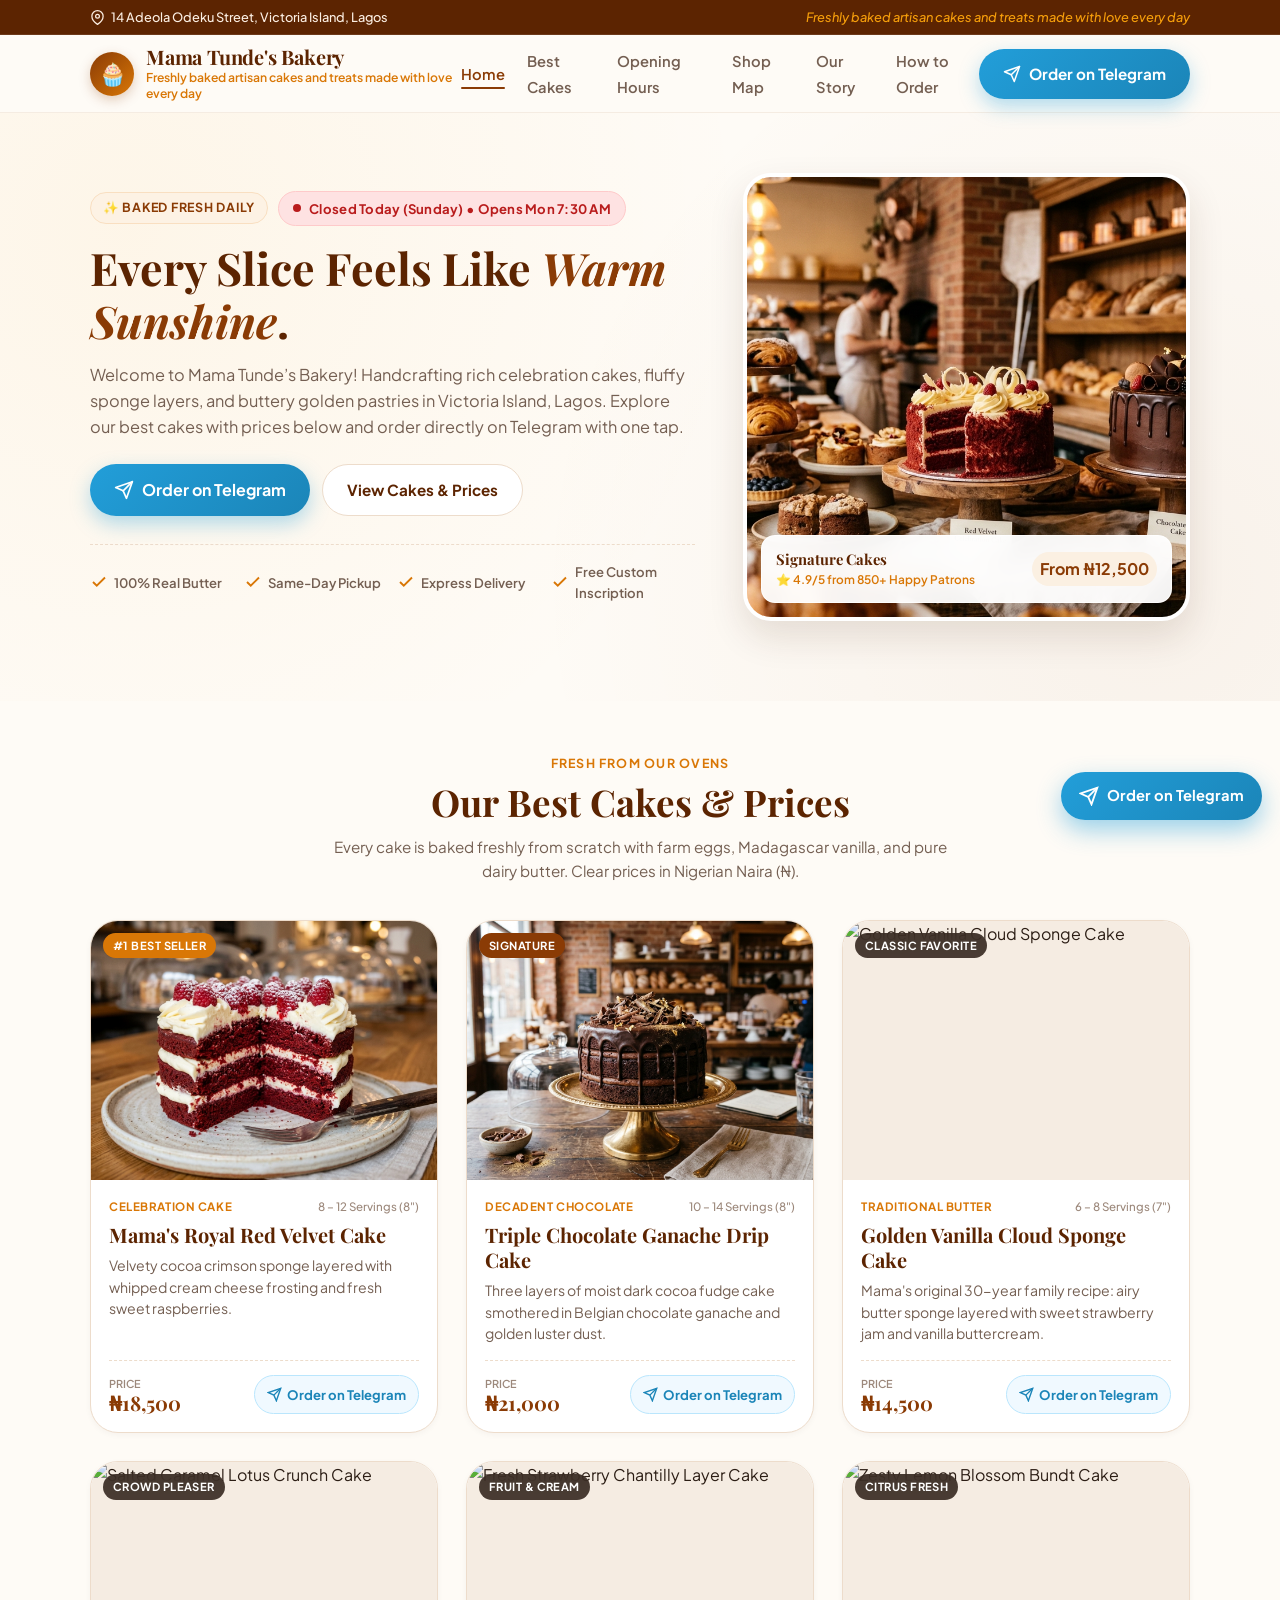
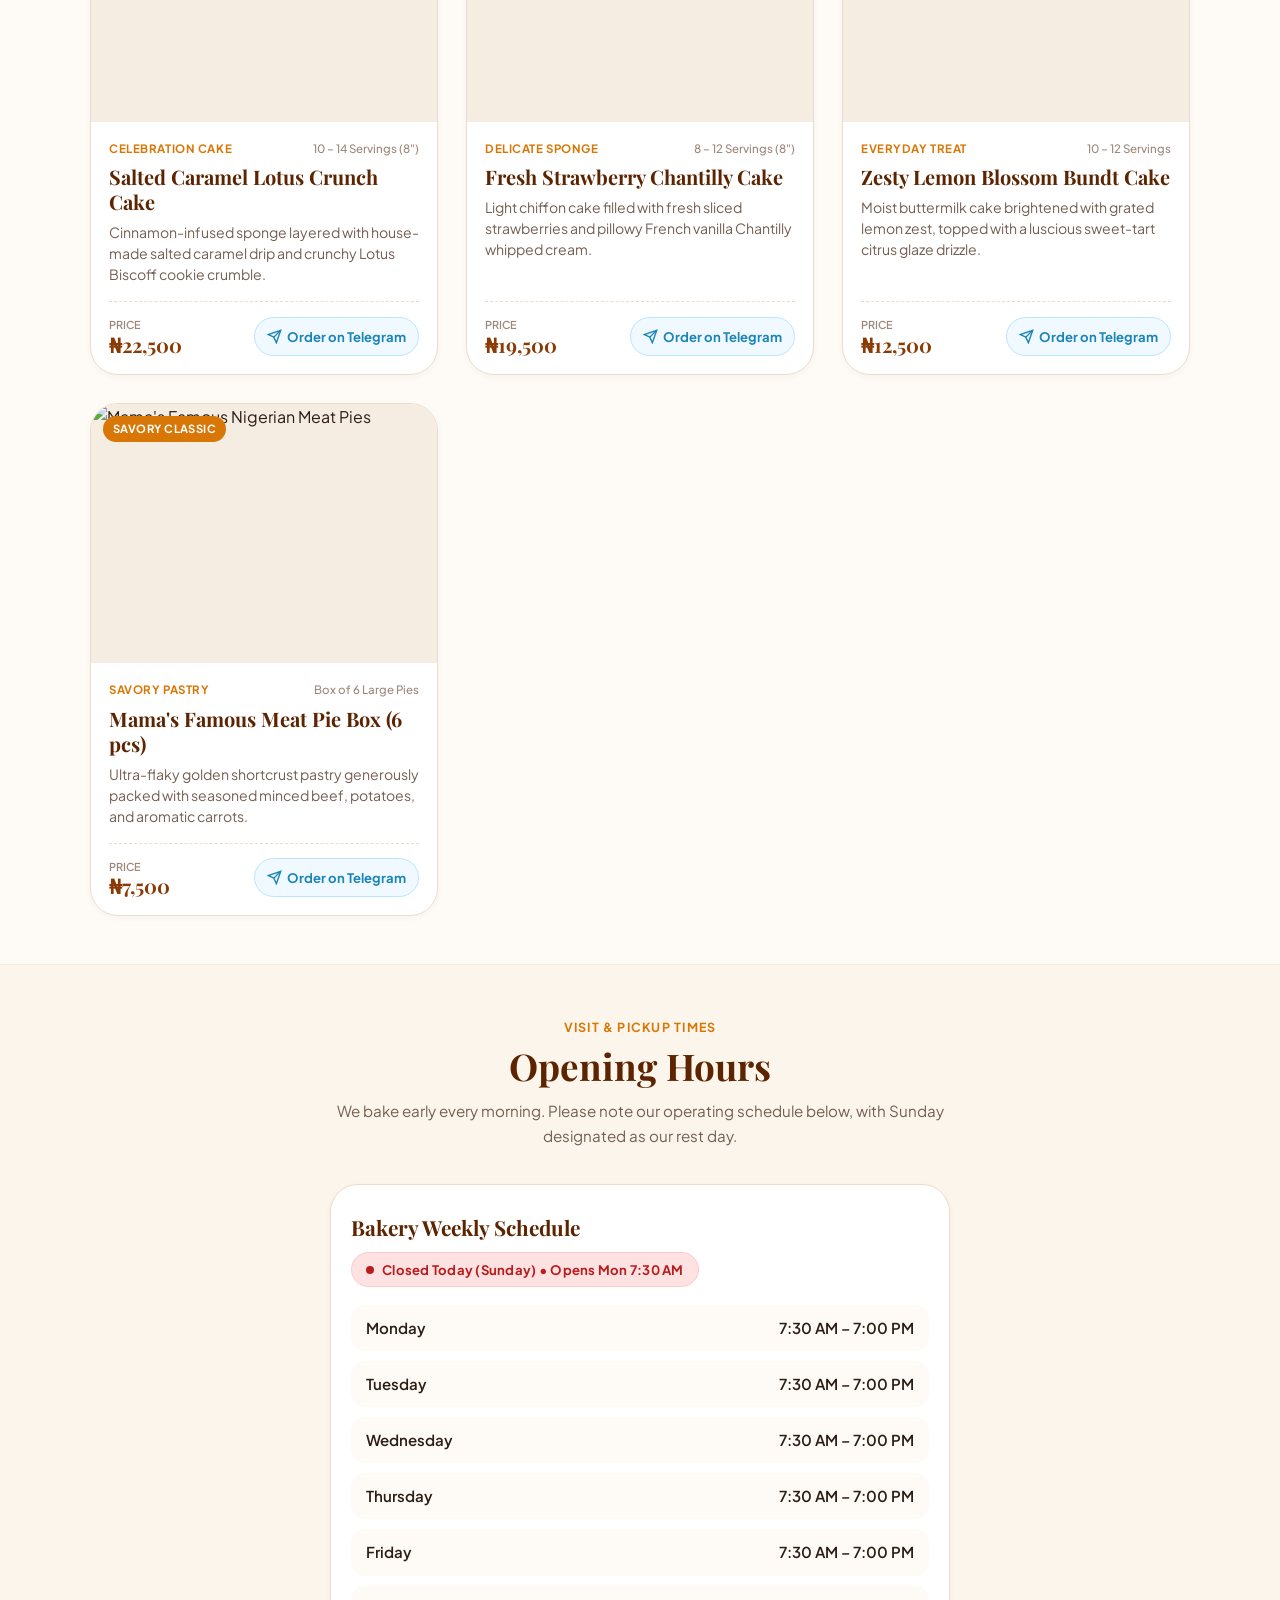
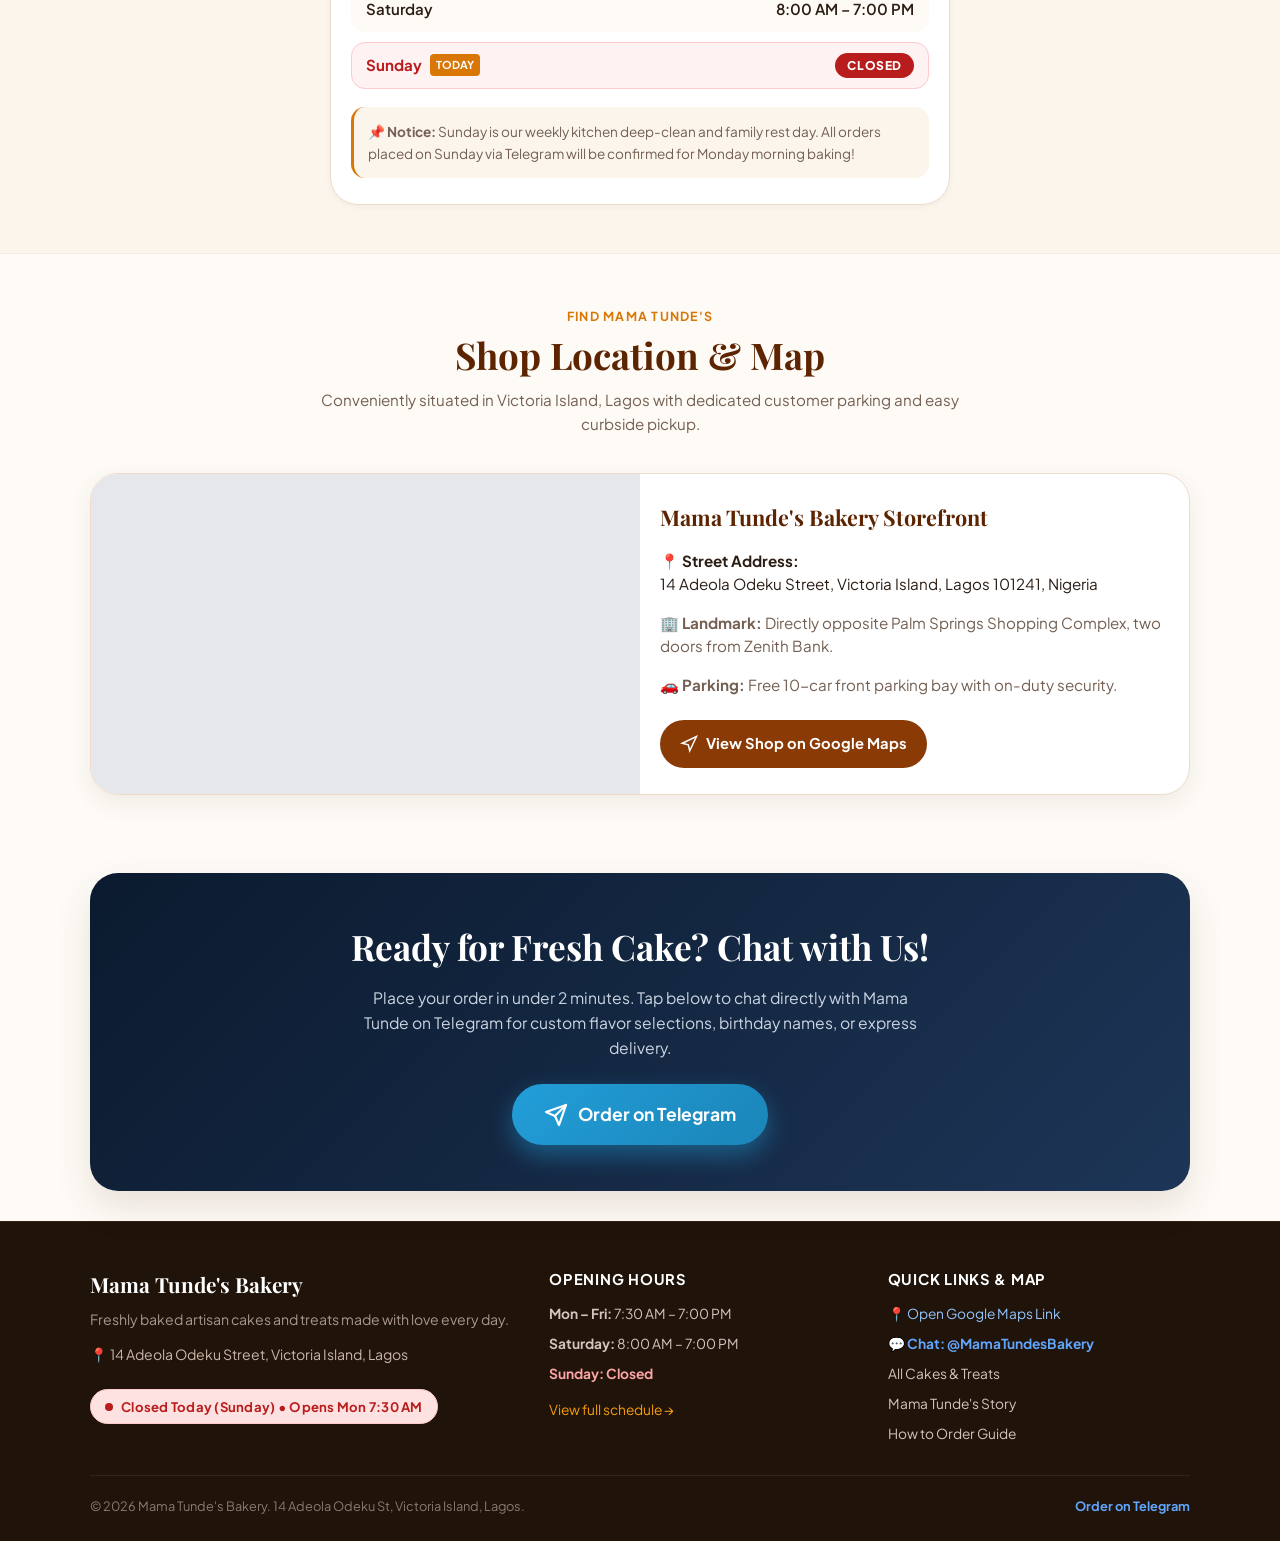
==== commit def90022: "Update: Fulfill all 5 deliverables with header info, 7 cake cards, Sunday closed, top/bottom Telegra" ====
--- a/index.html
+++ b/index.html
@@ -3,43 +3,63 @@
 <head>
   <meta charset="UTF-8">
   <meta name="viewport" content="width=device-width, initial-scale=1.0, viewport-fit=cover">
-  <title>Mama Tunde's Bakery | Fresh Artisanal Cakes & Pastries</title>
-  <meta name="description" content="Mama Tunde's Bakery - Handcrafted artisanal celebration cakes, fluffy sponge cakes, and golden pastries. View our best cakes with prices and order instantly on Telegram!">
+  <title>Mama Tunde's Bakery | Best Cakes, Opening Hours & Telegram Ordering</title>
+  <meta name="description" content="Mama Tunde's Bakery - Freshly baked artisan cakes and treats made with love every day. 14 Adeola Odeku Street, Victoria Island, Lagos. Order on Telegram!">
   
   <!-- Favicon -->
   <link rel="icon" href="data:image/svg+xml,<svg xmlns=%22http://www.w3.org/2000/svg%22 viewBox=%220 0 100 100%22><text y=%22.9em%22 font-size=%2290%22>🧁</text></svg>">
-  
   <link rel="stylesheet" href="css/style.css">
 </head>
 <body>
 
-  <!-- Site Header -->
+  <!-- Site Header (Requirement 1: Header with name, one line tagline, and street address) -->
   <header class="site-header">
+    <!-- Header Top Info Bar -->
+    <div class="header-top-bar">
+      <div class="container header-top-inner">
+        <div class="header-address">
+          <svg width="15" height="15" viewBox="0 0 24 24" fill="none" stroke="currentColor" stroke-width="2" aria-hidden="true">
+            <path d="M21 10c0 7-9 13-9 13s-9-6-9-13a9 9 0 0 1 18 0z"></path>
+            <circle cx="12" cy="10" r="3"></circle>
+          </svg>
+          <span>14 Adeola Odeku Street, Victoria Island, Lagos</span>
+        </div>
+        <div class="header-tagline-bar">
+          <span>Freshly baked artisan cakes and treats made with love every day</span>
+        </div>
+      </div>
+    </div>
+
+    <!-- Main Header Navbar -->
     <div class="container header-inner">
-      <a href="index.html" class="brand-logo" aria-label="Mama Tunde's Bakery Home">
-        <div class="brand-icon">🧁</div>
-        <div class="brand-text">
-          <span class="brand-name">Mama Tunde's</span>
-          <span class="brand-tagline">Artisanal Bakery</span>
-        </div>
-      </a>
-
-      <!-- Desktop Navigation -->
+      <div class="brand-block">
+        <a href="index.html" class="brand-logo" aria-label="Mama Tunde's Bakery Home">
+          <div class="brand-icon">🧁</div>
+          <div class="brand-text">
+            <h1 class="brand-name">Mama Tunde's Bakery</h1>
+            <p class="brand-tagline">Freshly baked artisan cakes and treats made with love every day</p>
+            <p class="brand-address">📍 14 Adeola Odeku Street, Victoria Island, Lagos</p>
+          </div>
+        </a>
+      </div>
+
+      <!-- Desktop Navigation Menu -->
       <nav aria-label="Main Navigation">
         <ul class="nav-menu">
           <li><a href="index.html" class="nav-link active">Home</a></li>
-          <li><a href="cakes.html" class="nav-link">Best Cakes & Prices</a></li>
+          <li><a href="#cakes" class="nav-link">Best Cakes</a></li>
+          <li><a href="#hours" class="nav-link">Opening Hours</a></li>
+          <li><a href="#location" class="nav-link">Shop Map</a></li>
           <li><a href="about.html" class="nav-link">Our Story</a></li>
-          <li><a href="location.html" class="nav-link">Hours & Location</a></li>
           <li><a href="order.html" class="nav-link">How to Order</a></li>
         </ul>
       </nav>
 
-      <!-- Header Actions -->
+      <!-- Header Action: Top "Order on Telegram" Button (Requirement 4: Top button) -->
       <div class="header-actions">
-        <a href="https://t.me/MamaTundesBakery?text=Hello%20Mama%20Tunde!%20I'd%20like%20to%20inquire%20about%20ordering%20a%20cake." 
-           target="_blank" rel="noopener noreferrer" class="btn-telegram-header" aria-label="Order on Telegram">
-          <svg width="18" height="18" viewBox="0 0 24 24" fill="none" stroke="currentColor" stroke-width="2" stroke-linecap="round" stroke-linejoin="round">
+        <a href="https://t.me/MamaTundesBakery" 
+           target="_blank" rel="noopener noreferrer" class="btn btn-telegram-header" aria-label="Order on Telegram">
+          <svg width="18" height="18" viewBox="0 0 24 24" fill="none" stroke="currentColor" stroke-width="2" stroke-linecap="round" stroke-linejoin="round" aria-hidden="true">
             <line x1="22" y1="2" x2="11" y2="13"></line>
             <polygon points="22 2 15 22 11 13 2 9 22 2"></polygon>
           </svg>
@@ -58,73 +78,74 @@
     <div class="mobile-nav-drawer" role="dialog" aria-modal="true" aria-label="Mobile Navigation">
       <ul class="mobile-nav-list">
         <li class="mobile-nav-item"><a href="index.html" class="active"><span>🏠 Home</span> <span>→</span></a></li>
-        <li class="mobile-nav-item"><a href="cakes.html"><span>🎂 Best Cakes & Prices</span> <span>→</span></a></li>
+        <li class="mobile-nav-item"><a href="#cakes"><span>🎂 Best Cakes & Prices</span> <span>→</span></a></li>
+        <li class="mobile-nav-item"><a href="#hours"><span>⏰ Opening Hours</span> <span>→</span></a></li>
+        <li class="mobile-nav-item"><a href="#location"><span>📍 Shop Map & Location</span> <span>→</span></a></li>
         <li class="mobile-nav-item"><a href="about.html"><span>👩🏾‍🍳 Our Story & Mama Tunde</span> <span>→</span></a></li>
-        <li class="mobile-nav-item"><a href="location.html"><span>📍 Opening Hours & Map</span> <span>→</span></a></li>
-        <li class="mobile-nav-item"><a href="order.html"><span>📋 How to Order Guide</span> <span>→</span></a></li>
+        <li class="mobile-nav-item"><a href="order.html"><span>📋 Custom Order Guide</span> <span>→</span></a></li>
       </ul>
-      <a href="https://t.me/MamaTundesBakery?text=Hello%20Mama%20Tunde!%20I'd%20like%20to%20order%20a%20fresh%20cake." 
+      <a href="https://t.me/MamaTundesBakery" 
          target="_blank" rel="noopener noreferrer" class="mobile-telegram-btn-drawer">
-        <svg width="20" height="20" viewBox="0 0 24 24" fill="none" stroke="currentColor" stroke-width="2" stroke-linecap="round" stroke-linejoin="round">
+        <svg width="20" height="20" viewBox="0 0 24 24" fill="none" stroke="currentColor" stroke-width="2" stroke-linecap="round" stroke-linejoin="round" aria-hidden="true">
           <line x1="22" y1="2" x2="11" y2="13"></line>
           <polygon points="22 2 15 22 11 13 2 9 22 2"></polygon>
         </svg>
-        Chat & Order on Telegram
+        Order on Telegram
       </a>
     </div>
   </header>
 
-  <!-- Main Content -->
   <main>
-    <!-- Hero Section -->
+    <!-- Hero Section with Top "Order on Telegram" Action -->
     <section class="hero-section">
       <div class="container hero-grid">
         <div class="hero-content">
           <div class="hero-meta">
-            <span class="hero-tag">✨ Baked Fresh at 6 AM Daily</span>
+            <span class="hero-tag">✨ Baked Fresh Daily</span>
             <div class="live-status-badge open">
               <span class="status-dot"></span>
               <span>Open Now • Closes at 7:00 PM</span>
             </div>
           </div>
 
-          <h1 class="hero-title">
+          <h2 class="hero-title">
             Every Slice Feels Like <span>Warm Sunshine</span>.
-          </h1>
+          </h2>
 
           <p class="hero-subtitle">
-            Welcome to Mama Tunde’s Bakery! We create rich, melt-in-your-mouth celebration cakes, fluffy sponge layers, and buttery golden pastries. Browse our best cakes with transparent prices and order directly on Telegram with one tap.
+            Welcome to Mama Tunde’s Bakery! Handcrafting rich celebration cakes, fluffy sponge layers, and buttery golden pastries in Victoria Island, Lagos. Explore our best cakes with prices below and order directly on Telegram with one tap.
           </p>
 
+          <!-- Requirement 4: Top "Order on Telegram" Button -->
           <div class="hero-cta-group">
-            <a href="https://t.me/MamaTundesBakery?text=Hello%20Mama%20Tunde!%20I%20want%20to%20order%20a%20cake%20for%20a%20special%20occasion." 
-               target="_blank" rel="noopener noreferrer" class="btn btn-telegram-primary">
-              <svg width="20" height="20" viewBox="0 0 24 24" fill="none" stroke="currentColor" stroke-width="2" stroke-linecap="round" stroke-linejoin="round">
+            <a href="https://t.me/MamaTundesBakery" 
+               target="_blank" rel="noopener noreferrer" class="btn btn-telegram-primary" aria-label="Order on Telegram">
+              <svg width="20" height="20" viewBox="0 0 24 24" fill="none" stroke="currentColor" stroke-width="2" stroke-linecap="round" stroke-linejoin="round" aria-hidden="true">
                 <line x1="22" y1="2" x2="11" y2="13"></line>
                 <polygon points="22 2 15 22 11 13 2 9 22 2"></polygon>
               </svg>
               Order on Telegram
             </a>
-            <a href="cakes.html" class="btn btn-outline">
+            <a href="#cakes" class="btn btn-outline">
               View Cakes & Prices
             </a>
           </div>
 
           <div class="hero-highlights">
             <div class="highlight-item">
-              <svg width="18" height="18" viewBox="0 0 24 24" fill="none" stroke="currentColor" stroke-width="2.5"><polyline points="20 6 9 17 4 12"></polyline></svg>
-              <span>100% Pure Butter</span>
+              <svg width="18" height="18" viewBox="0 0 24 24" fill="none" stroke="currentColor" stroke-width="2.5" aria-hidden="true"><polyline points="20 6 9 17 4 12"></polyline></svg>
+              <span>100% Real Butter</span>
             </div>
             <div class="highlight-item">
-              <svg width="18" height="18" viewBox="0 0 24 24" fill="none" stroke="currentColor" stroke-width="2.5"><polyline points="20 6 9 17 4 12"></polyline></svg>
+              <svg width="18" height="18" viewBox="0 0 24 24" fill="none" stroke="currentColor" stroke-width="2.5" aria-hidden="true"><polyline points="20 6 9 17 4 12"></polyline></svg>
               <span>Same-Day Pickup</span>
             </div>
             <div class="highlight-item">
-              <svg width="18" height="18" viewBox="0 0 24 24" fill="none" stroke="currentColor" stroke-width="2.5"><polyline points="20 6 9 17 4 12"></polyline></svg>
-              <span>Doorstep Delivery</span>
+              <svg width="18" height="18" viewBox="0 0 24 24" fill="none" stroke="currentColor" stroke-width="2.5" aria-hidden="true"><polyline points="20 6 9 17 4 12"></polyline></svg>
+              <span>Express Delivery</span>
             </div>
             <div class="highlight-item">
-              <svg width="18" height="18" viewBox="0 0 24 24" fill="none" stroke="currentColor" stroke-width="2.5"><polyline points="20 6 9 17 4 12"></polyline></svg>
+              <svg width="18" height="18" viewBox="0 0 24 24" fill="none" stroke="currentColor" stroke-width="2.5" aria-hidden="true"><polyline points="20 6 9 17 4 12"></polyline></svg>
               <span>Free Custom Inscription</span>
             </div>
           </div>
@@ -135,7 +156,7 @@
             <img src="assets/images/hero-display.jpg" alt="Mama Tunde's fresh bakery display with Red Velvet and Chocolate Drip celebration cakes" loading="eager">
             <div class="floating-cake-badge">
               <div>
-                <div class="badge-text-title">Mama's Signature Cakes</div>
+                <div class="badge-text-title">Signature Cakes</div>
                 <div class="badge-text-sub">⭐ 4.9/5 from 850+ Happy Patrons</div>
               </div>
               <div class="badge-price">From ₦12,500</div>
@@ -145,69 +166,14 @@
       </div>
     </section>
 
-    <!-- Quick Info Strip -->
-    <div class="container">
-      <div class="quick-info-strip">
-        <div class="info-strip-grid">
-          <!-- Hours -->
-          <div class="strip-item">
-            <div class="strip-icon">
-              <svg width="22" height="22" viewBox="0 0 24 24" fill="none" stroke="currentColor" stroke-width="2">
-                <circle cx="12" cy="12" r="10"></circle>
-                <polyline points="12 6 12 12 16 14"></polyline>
-              </svg>
-            </div>
-            <div>
-              <div class="strip-heading">Opening Hours</div>
-              <div class="strip-detail">Mon – Sat: 7:30 AM – 7:00 PM</div>
-              <div style="font-size: 0.85rem; color: var(--color-text-muted);">Sunday: 9:00 AM – 5:00 PM</div>
-              <a href="location.html" class="strip-link">Full Schedule & Today's Status →</a>
-            </div>
-          </div>
-
-          <!-- Location & Map -->
-          <div class="strip-item">
-            <div class="strip-icon">
-              <svg width="22" height="22" viewBox="0 0 24 24" fill="none" stroke="currentColor" stroke-width="2">
-                <path d="M21 10c0 7-9 13-9 13s-9-6-9-13a9 9 0 0 1 18 0z"></path>
-                <circle cx="12" cy="10" r="3"></circle>
-              </svg>
-            </div>
-            <div>
-              <div class="strip-heading">Bakery Location</div>
-              <div class="strip-detail">14 Adeola Odeku St, Victoria Island</div>
-              <div style="font-size: 0.85rem; color: var(--color-text-muted);">Opposite Palm Springs Mall, Lagos</div>
-              <a href="https://maps.google.com/?q=14+Adeola+Odeku+St+Victoria+Island+Lagos" target="_blank" rel="noopener noreferrer" class="strip-link">Open in Google Maps →</a>
-            </div>
-          </div>
-
-          <!-- Telegram Quick Order -->
-          <div class="strip-item">
-            <div class="strip-icon telegram-icon-bg">
-              <svg width="22" height="22" viewBox="0 0 24 24" fill="none" stroke="currentColor" stroke-width="2">
-                <line x1="22" y1="2" x2="11" y2="13"></line>
-                <polygon points="22 2 15 22 11 13 2 9 22 2"></polygon>
-              </svg>
-            </div>
-            <div>
-              <div class="strip-heading">Fast Telegram Ordering</div>
-              <div class="strip-detail">@MamaTundesBakery</div>
-              <div style="font-size: 0.85rem; color: var(--color-text-muted);">Instant response & custom requests</div>
-              <a href="https://t.me/MamaTundesBakery?text=Hello%20Mama%20Tunde!%20I'd%20like%20to%20order%20a%20cake." target="_blank" rel="noopener noreferrer" class="strip-link" style="color: var(--color-telegram);">Chat on Telegram Now →</a>
-            </div>
-          </div>
-        </div>
-      </div>
-    </div>
-
-    <!-- Featured Cakes Showcase -->
-    <section class="section">
+    <!-- Requirement 2: At least six cakes shown as cards, each with a photo, the cake name and its price in naira -->
+    <section id="cakes" class="section">
       <div class="container">
         <div class="section-header">
-          <span class="section-label">Patron Favorites</span>
+          <span class="section-label">Fresh From Our Ovens</span>
           <h2 class="section-title">Our Best Cakes & Prices</h2>
           <p class="section-subtitle">
-            Every cake is baked freshly from scratch with farm eggs, Madagascar vanilla, and pure dairy butter. Click any cake to order directly via Telegram!
+            Every cake is baked freshly from scratch with farm eggs, Madagascar vanilla, and pure dairy butter. Clear prices in Nigerian Naira (₦).
           </p>
         </div>
 
@@ -215,27 +181,26 @@
           <!-- Cake 1: Red Velvet -->
           <article class="cake-card">
             <div class="cake-card-img-wrap">
-              <span class="cake-badge bestseller">⭐ #1 Best Seller</span>
-              <img src="assets/images/red-velvet.jpg" alt="Mama Tunde's Red Velvet Celebration Cake with cream cheese frosting and raspberries" loading="lazy">
+              <span class="cake-badge bestseller">#1 Best Seller</span>
+              <img src="assets/images/red-velvet.jpg" alt="Mama's Royal Red Velvet Cake" loading="lazy">
             </div>
             <div class="cake-card-body">
               <div class="cake-card-meta">
                 <span class="cake-category">Celebration Cake</span>
                 <span class="cake-servings">8 – 12 Servings (8")</span>
               </div>
-              <h3 class="cake-title">Mama's Royal Red Velvet</h3>
+              <h3 class="cake-title">Mama's Royal Red Velvet Cake</h3>
               <p class="cake-desc">
-                Velvety cocoa-infused crimson sponge layered with whipped Madagascar cream cheese frosting and topped with sweet fresh raspberries.
+                Velvety cocoa crimson sponge layered with whipped cream cheese frosting and fresh sweet raspberries.
               </p>
               <div class="cake-card-footer">
                 <div class="cake-price-block">
                   <span class="price-label">Price</span>
                   <span class="price-amount">₦18,500</span>
-                  <span class="price-sub">~$22 USD</span>
                 </div>
-                <a href="https://t.me/MamaTundesBakery?text=Hello%20Mama%20Tunde!%20I%20would%20like%20to%20order%20the%20Royal%20Red%20Velvet%20Cake%20(%E2%82%A618,500).%20Please%20let%20me%20know%20availability!" 
+                <a href="https://t.me/MamaTundesBakery?text=Hello%20Mama%20Tunde!%20I%20would%20like%20to%20order%20the%20Royal%20Red%20Velvet%20Cake%20(%E2%82%A618,500)." 
                    target="_blank" rel="noopener noreferrer" class="btn-telegram-card" aria-label="Order Red Velvet Cake on Telegram">
-                  <svg width="15" height="15" viewBox="0 0 24 24" fill="none" stroke="currentColor" stroke-width="2.2"><line x1="22" y1="2" x2="11" y2="13"></line><polygon points="22 2 15 22 11 13 2 9 22 2"></polygon></svg>
+                  <svg width="15" height="15" viewBox="0 0 24 24" fill="none" stroke="currentColor" stroke-width="2.2" aria-hidden="true"><line x1="22" y1="2" x2="11" y2="13"></line><polygon points="22 2 15 22 11 13 2 9 22 2"></polygon></svg>
                   Order on Telegram
                 </a>
               </div>
@@ -245,136 +210,308 @@
           <!-- Cake 2: Chocolate Fudge Ganache -->
           <article class="cake-card">
             <div class="cake-card-img-wrap">
-              <span class="cake-badge signature">✨ Signature Treat</span>
-              <img src="assets/images/chocolate-cake.jpg" alt="Triple Chocolate Ganache Drip Cake with gold luster dust" loading="lazy">
+              <span class="cake-badge signature">Signature</span>
+              <img src="assets/images/chocolate-cake.jpg" alt="Triple Chocolate Ganache Drip Cake" loading="lazy">
             </div>
             <div class="cake-card-body">
               <div class="cake-card-meta">
                 <span class="cake-category">Decadent Chocolate</span>
                 <span class="cake-servings">10 – 14 Servings (8")</span>
               </div>
-              <h3 class="cake-title">Triple Chocolate Ganache Drip</h3>
+              <h3 class="cake-title">Triple Chocolate Ganache Drip Cake</h3>
               <p class="cake-desc">
-                Intense dark cocoa fudge sponge smothered in Belgian milk chocolate ganache, luscious chocolate drip, and edible edible gold dust.
+                Three layers of moist dark cocoa fudge cake smothered in Belgian chocolate ganache and golden luster dust.
               </p>
               <div class="cake-card-footer">
                 <div class="cake-price-block">
                   <span class="price-label">Price</span>
                   <span class="price-amount">₦21,000</span>
-                  <span class="price-sub">~$25 USD</span>
                 </div>
-                <a href="https://t.me/MamaTundesBakery?text=Hello%20Mama%20Tunde!%20I%20would%20like%20to%20order%20the%20Triple%20Chocolate%20Ganache%20Drip%20Cake%20(%E2%82%A621,000).%20Please%20let%20me%20know%20availability!" 
+                <a href="https://t.me/MamaTundesBakery?text=Hello%20Mama%20Tunde!%20I%20would%20like%20to%20order%20the%20Triple%20Chocolate%20Ganache%20Drip%20Cake%20(%E2%82%A621,000)." 
                    target="_blank" rel="noopener noreferrer" class="btn-telegram-card" aria-label="Order Chocolate Cake on Telegram">
-                  <svg width="15" height="15" viewBox="0 0 24 24" fill="none" stroke="currentColor" stroke-width="2.2"><line x1="22" y1="2" x2="11" y2="13"></line><polygon points="22 2 15 22 11 13 2 9 22 2"></polygon></svg>
+                  <svg width="15" height="15" viewBox="0 0 24 24" fill="none" stroke="currentColor" stroke-width="2.2" aria-hidden="true"><line x1="22" y1="2" x2="11" y2="13"></line><polygon points="22 2 15 22 11 13 2 9 22 2"></polygon></svg>
                   Order on Telegram
                 </a>
               </div>
             </div>
           </article>
 
-          <!-- Cake 3: Traditional Golden Vanilla Sponge -->
+          <!-- Cake 3: Golden Vanilla Sponge -->
           <article class="cake-card">
             <div class="cake-card-img-wrap">
               <span class="cake-badge">Classic Favorite</span>
-              <img src="https://images.unsplash.com/photo-1535141192574-5d4897c13136?auto=format&fit=crop&w=800&q=80" alt="Classic Golden Vanilla Sponge Cake with strawberry buttercream" loading="lazy">
+              <img src="https://images.unsplash.com/photo-1535141192574-5d4897c13136?auto=format&fit=crop&w=800&q=80" alt="Golden Vanilla Cloud Sponge Cake" loading="lazy">
             </div>
             <div class="cake-card-body">
               <div class="cake-card-meta">
                 <span class="cake-category">Traditional Butter</span>
                 <span class="cake-servings">6 – 8 Servings (7")</span>
               </div>
-              <h3 class="cake-title">Golden Vanilla Cloud Sponge</h3>
+              <h3 class="cake-title">Golden Vanilla Cloud Sponge Cake</h3>
               <p class="cake-desc">
-                Mama's original 30-year family recipe: airy, moist butter cake layered with silky strawberry jam and fluffy vanilla bean buttercream.
+                Mama's original 30-year family recipe: airy butter sponge layered with sweet strawberry jam and vanilla buttercream.
               </p>
               <div class="cake-card-footer">
                 <div class="cake-price-block">
                   <span class="price-label">Price</span>
                   <span class="price-amount">₦14,500</span>
-                  <span class="price-sub">~$17 USD</span>
                 </div>
-                <a href="https://t.me/MamaTundesBakery?text=Hello%20Mama%20Tunde!%20I%20would%20like%20to%20order%20the%20Golden%20Vanilla%20Cloud%20Sponge%20(%E2%82%A614,500).%20Please%20let%20me%20know%20availability!" 
-                   target="_blank" rel="noopener noreferrer" class="btn-telegram-card" aria-label="Order Vanilla Sponge Cake on Telegram">
-                  <svg width="15" height="15" viewBox="0 0 24 24" fill="none" stroke="currentColor" stroke-width="2.2"><line x1="22" y1="2" x2="11" y2="13"></line><polygon points="22 2 15 22 11 13 2 9 22 2"></polygon></svg>
+                <a href="https://t.me/MamaTundesBakery?text=Hello%20Mama%20Tunde!%20I%20would%20like%20to%20order%20the%20Golden%20Vanilla%20Cloud%20Sponge%20(%E2%82%A614,500)." 
+                   target="_blank" rel="noopener noreferrer" class="btn-telegram-card" aria-label="Order Vanilla Sponge on Telegram">
+                  <svg width="15" height="15" viewBox="0 0 24 24" fill="none" stroke="currentColor" stroke-width="2.2" aria-hidden="true"><line x1="22" y1="2" x2="11" y2="13"></line><polygon points="22 2 15 22 11 13 2 9 22 2"></polygon></svg>
                   Order on Telegram
                 </a>
               </div>
             </div>
           </article>
-        </div>
-
-        <div style="text-align: center; margin-top: 40px;">
-          <a href="cakes.html" class="btn btn-outline" style="padding: 14px 32px;">
-            Explore All 8+ Cakes, Pies & Treats with Prices →
-          </a>
+
+          <!-- Cake 4: Salted Caramel Lotus Crunch -->
+          <article class="cake-card">
+            <div class="cake-card-img-wrap">
+              <span class="cake-badge">Crowd Pleaser</span>
+              <img src="https://images.unsplash.com/photo-1578985545062-69928b1d9587?auto=format&fit=crop&w=800&q=80" alt="Salted Caramel Lotus Crunch Cake" loading="lazy">
+            </div>
+            <div class="cake-card-body">
+              <div class="cake-card-meta">
+                <span class="cake-category">Celebration Cake</span>
+                <span class="cake-servings">10 – 14 Servings (8")</span>
+              </div>
+              <h3 class="cake-title">Salted Caramel Lotus Crunch Cake</h3>
+              <p class="cake-desc">
+                Cinnamon-infused sponge layered with house-made salted caramel drip and crunchy Lotus Biscoff cookie crumble.
+              </p>
+              <div class="cake-card-footer">
+                <div class="cake-price-block">
+                  <span class="price-label">Price</span>
+                  <span class="price-amount">₦22,500</span>
+                </div>
+                <a href="https://t.me/MamaTundesBakery?text=Hello%20Mama%20Tunde!%20I%20would%20like%20to%20order%20the%20Salted%20Caramel%20Lotus%20Cake%20(%E2%82%A622,500)." 
+                   target="_blank" rel="noopener noreferrer" class="btn-telegram-card" aria-label="Order Caramel Lotus Cake on Telegram">
+                  <svg width="15" height="15" viewBox="0 0 24 24" fill="none" stroke="currentColor" stroke-width="2.2" aria-hidden="true"><line x1="22" y1="2" x2="11" y2="13"></line><polygon points="22 2 15 22 11 13 2 9 22 2"></polygon></svg>
+                  Order on Telegram
+                </a>
+              </div>
+            </div>
+          </article>
+
+          <!-- Cake 5: Fresh Strawberry Chantilly Layer Cake -->
+          <article class="cake-card">
+            <div class="cake-card-img-wrap">
+              <span class="cake-badge">Fruit & Cream</span>
+              <img src="https://images.unsplash.com/photo-1565958011703-44f9829ba187?auto=format&fit=crop&w=800&q=80" alt="Fresh Strawberry Chantilly Layer Cake" loading="lazy">
+            </div>
+            <div class="cake-card-body">
+              <div class="cake-card-meta">
+                <span class="cake-category">Delicate Sponge</span>
+                <span class="cake-servings">8 – 12 Servings (8")</span>
+              </div>
+              <h3 class="cake-title">Fresh Strawberry Chantilly Cake</h3>
+              <p class="cake-desc">
+                Light chiffon cake filled with fresh sliced strawberries and pillowy French vanilla Chantilly whipped cream.
+              </p>
+              <div class="cake-card-footer">
+                <div class="cake-price-block">
+                  <span class="price-label">Price</span>
+                  <span class="price-amount">₦19,500</span>
+                </div>
+                <a href="https://t.me/MamaTundesBakery?text=Hello%20Mama%20Tunde!%20I%20would%20like%20to%20order%20the%20Strawberry%20Chantilly%20Cake%20(%E2%82%A619,500)." 
+                   target="_blank" rel="noopener noreferrer" class="btn-telegram-card" aria-label="Order Strawberry Cake on Telegram">
+                  <svg width="15" height="15" viewBox="0 0 24 24" fill="none" stroke="currentColor" stroke-width="2.2" aria-hidden="true"><line x1="22" y1="2" x2="11" y2="13"></line><polygon points="22 2 15 22 11 13 2 9 22 2"></polygon></svg>
+                  Order on Telegram
+                </a>
+              </div>
+            </div>
+          </article>
+
+          <!-- Cake 6: Zesty Lemon Blossom Bundt -->
+          <article class="cake-card">
+            <div class="cake-card-img-wrap">
+              <span class="cake-badge">Citrus Fresh</span>
+              <img src="https://images.unsplash.com/photo-1519869325930-281384150729?auto=format&fit=crop&w=800&q=80" alt="Zesty Lemon Blossom Bundt Cake" loading="lazy">
+            </div>
+            <div class="cake-card-body">
+              <div class="cake-card-meta">
+                <span class="cake-category">Everyday Treat</span>
+                <span class="cake-servings">10 – 12 Servings</span>
+              </div>
+              <h3 class="cake-title">Zesty Lemon Blossom Bundt Cake</h3>
+              <p class="cake-desc">
+                Moist buttermilk cake brightened with grated lemon zest, topped with a luscious sweet-tart citrus glaze drizzle.
+              </p>
+              <div class="cake-card-footer">
+                <div class="cake-price-block">
+                  <span class="price-label">Price</span>
+                  <span class="price-amount">₦12,500</span>
+                </div>
+                <a href="https://t.me/MamaTundesBakery?text=Hello%20Mama%20Tunde!%20I%20would%20like%20to%20order%20the%20Lemon%20Blossom%20Bundt%20(%E2%82%A612,500)." 
+                   target="_blank" rel="noopener noreferrer" class="btn-telegram-card" aria-label="Order Lemon Bundt on Telegram">
+                  <svg width="15" height="15" viewBox="0 0 24 24" fill="none" stroke="currentColor" stroke-width="2.2" aria-hidden="true"><line x1="22" y1="2" x2="11" y2="13"></line><polygon points="22 2 15 22 11 13 2 9 22 2"></polygon></svg>
+                  Order on Telegram
+                </a>
+              </div>
+            </div>
+          </article>
+
+          <!-- Cake 7 (Bonus): Savory Meat Pie Box -->
+          <article class="cake-card">
+            <div class="cake-card-img-wrap">
+              <span class="cake-badge bestseller">Savory Classic</span>
+              <img src="https://images.unsplash.com/photo-1626803775151-61d756612f97?auto=format&fit=crop&w=800&q=80" alt="Mama's Famous Nigerian Meat Pies" loading="lazy">
+            </div>
+            <div class="cake-card-body">
+              <div class="cake-card-meta">
+                <span class="cake-category">Savory Pastry</span>
+                <span class="cake-servings">Box of 6 Large Pies</span>
+              </div>
+              <h3 class="cake-title">Mama's Famous Meat Pie Box (6 pcs)</h3>
+              <p class="cake-desc">
+                Ultra-flaky golden shortcrust pastry generously packed with seasoned minced beef, potatoes, and aromatic carrots.
+              </p>
+              <div class="cake-card-footer">
+                <div class="cake-price-block">
+                  <span class="price-label">Price</span>
+                  <span class="price-amount">₦7,500</span>
+                </div>
+                <a href="https://t.me/MamaTundesBakery?text=Hello%20Mama%20Tunde!%20I'd%20like%20to%20order%20the%20Meat%20Pie%20Box%20(%E2%82%A67,500)." 
+                   target="_blank" rel="noopener noreferrer" class="btn-telegram-card" aria-label="Order Meat Pie Box on Telegram">
+                  <svg width="15" height="15" viewBox="0 0 24 24" fill="none" stroke="currentColor" stroke-width="2.2" aria-hidden="true"><line x1="22" y1="2" x2="11" y2="13"></line><polygon points="22 2 15 22 11 13 2 9 22 2"></polygon></svg>
+                  Order on Telegram
+                </a>
+              </div>
+            </div>
+          </article>
         </div>
       </div>
     </section>
 
-    <!-- Telegram CTA Banner Section -->
-    <section class="container">
-      <div class="telegram-banner">
-        <div class="telegram-banner-grid">
-          <div>
-            <h2 class="telegram-banner-title">Ordering is as Simple as Sending a Text</h2>
-            <p class="telegram-banner-desc">
-              No complicated cart or checkout logins needed. Click the button, chat directly with Mama Tunde on Telegram, pick your flavors, add your custom birthday inscription, and have it ready for pickup or express doorstep delivery!
-            </p>
-          </div>
-          <div class="telegram-banner-action">
-            <a href="https://t.me/MamaTundesBakery?text=Hello%20Mama%20Tunde!%20I'd%20like%20to%20place%20a%20custom%20order." 
-               target="_blank" rel="noopener noreferrer" class="btn btn-telegram-primary" style="width: 100%; max-width: 280px;">
-              <svg width="22" height="22" viewBox="0 0 24 24" fill="none" stroke="currentColor" stroke-width="2">
-                <line x1="22" y1="2" x2="11" y2="13"></line>
-                <polygon points="22 2 15 22 11 13 2 9 22 2"></polygon>
-              </svg>
-              Order on Telegram
-            </a>
-            <span style="font-size: 0.8rem; color: #94a3b8; text-align: center; width: 100%;">
-              ⚡ Typical response time: Under 5 minutes
-            </span>
-          </div>
-        </div>
-      </div>
-    </section>
-
-    <!-- Patron Testimonials -->
-    <section class="section" style="background: #faf4eb;">
+    <!-- Requirement 3: Opening hours for every day of the week, with the closed day clearly marked -->
+    <section id="hours" class="section hours-section">
       <div class="container">
         <div class="section-header">
-          <span class="section-label">Loved Across Lagos</span>
-          <h2 class="section-title">What Our Customers Say</h2>
-          <p class="section-subtitle">Real feedback from birthday parties, anniversaries, and weekend tea tables.</p>
-        </div>
-
-        <div class="cakes-grid" style="grid-template-columns: repeat(auto-fit, minmax(280px, 1fr));">
-          <div style="background: #fff; padding: 26px; border-radius: var(--radius-lg); border: 1px solid var(--color-border); box-shadow: var(--shadow-sm);">
-            <div style="color: var(--color-accent-gold); font-size: 1.1rem; margin-bottom: 12px;">★★★★★</div>
-            <p style="font-style: italic; color: var(--color-text-muted); margin-bottom: 16px; line-height: 1.6;">
-              "The Red Velvet cake made my mother's 60th birthday unforgettable! Ordered on Telegram in 2 minutes and it arrived fresh and chilled right on time."
+          <span class="section-label">Visit & Pickup Times</span>
+          <h2 class="section-title">Opening Hours</h2>
+          <p class="section-subtitle">
+            We bake early every morning. Please note our operating schedule below, with Sunday designated as our rest day.
+          </p>
+        </div>
+
+        <div class="hours-wrapper">
+          <div style="display: flex; align-items: center; justify-content: space-between; margin-bottom: 14px; flex-wrap: wrap; gap: 8px;">
+            <h3 style="font-family: var(--font-serif); font-size: 1.3rem; color: var(--color-primary-dark); margin: 0;">
+              Bakery Weekly Schedule
+            </h3>
+            <div class="live-status-badge open">
+              <span class="status-dot"></span>
+              <span>Open</span>
+            </div>
+          </div>
+
+          <!-- All 7 days of the week, Sunday clearly marked as Closed -->
+          <ul class="hours-list">
+            <li class="hours-item" data-day="1">
+              <span class="hours-day">Monday</span>
+              <span class="hours-time">7:30 AM – 7:00 PM</span>
+            </li>
+            <li class="hours-item" data-day="2">
+              <span class="hours-day">Tuesday</span>
+              <span class="hours-time">7:30 AM – 7:00 PM</span>
+            </li>
+            <li class="hours-item" data-day="3">
+              <span class="hours-day">Wednesday</span>
+              <span class="hours-time">7:30 AM – 7:00 PM</span>
+            </li>
+            <li class="hours-item" data-day="4">
+              <span class="hours-day">Thursday</span>
+              <span class="hours-time">7:30 AM – 7:00 PM</span>
+            </li>
+            <li class="hours-item" data-day="5">
+              <span class="hours-day">Friday</span>
+              <span class="hours-time">7:30 AM – 7:00 PM</span>
+            </li>
+            <li class="hours-item" data-day="6">
+              <span class="hours-day">Saturday</span>
+              <span class="hours-time">8:00 AM – 7:00 PM</span>
+            </li>
+            <!-- Clearly Marked Closed Day -->
+            <li class="hours-item closed-day" data-day="0">
+              <span class="hours-day" style="color: var(--color-closed-red); font-weight: 700;">Sunday</span>
+              <span class="closed-badge">Closed</span>
+            </li>
+          </ul>
+
+          <div style="background: #fbf5ec; padding: 14px; border-radius: var(--radius-md); font-size: 0.85rem; color: var(--color-text-muted); border-left: 3px solid var(--color-accent); margin-top: 14px;">
+            <strong>📌 Notice:</strong> Sunday is our weekly kitchen deep-clean and family rest day. All orders placed on Sunday via Telegram will be confirmed for Monday morning baking!
+          </div>
+        </div>
+      </div>
+    </section>
+
+    <!-- Requirement 5: A map link to the shop, and readable on 360px phone with no sideways scrolling -->
+    <section id="location" class="section location-section">
+      <div class="container">
+        <div class="section-header">
+          <span class="section-label">Find Mama Tunde's</span>
+          <h2 class="section-title">Shop Location & Map</h2>
+          <p class="section-subtitle">
+            Conveniently situated in Victoria Island, Lagos with dedicated customer parking and easy curbside pickup.
+          </p>
+        </div>
+
+        <div class="location-box">
+          <!-- Embedded Google Map -->
+          <iframe 
+            class="map-embed-frame"
+            src="https://maps.google.com/maps?q=14+Adeola+Odeku+Street+Victoria+Island+Lagos&t=&z=15&ie=UTF8&iwloc=&output=embed"
+            title="Mama Tunde's Bakery Location Map"
+            allowfullscreen=""
+            loading="lazy">
+          </iframe>
+
+          <!-- Location Info & Map Link Button -->
+          <div class="location-info-panel">
+            <h3 class="location-address-title">Mama Tunde's Bakery Storefront</h3>
+            <p class="location-address-text">
+              📍 <strong>Street Address:</strong><br>
+              14 Adeola Odeku Street, Victoria Island, Lagos 101241, Nigeria
             </p>
-            <div style="font-weight: 700; color: var(--color-primary-dark);">— Folake Adeleke</div>
-            <div style="font-size: 0.8rem; color: var(--color-text-light);">Victoria Island, Lagos</div>
-          </div>
-
-          <div style="background: #fff; padding: 26px; border-radius: var(--radius-lg); border: 1px solid var(--color-border); box-shadow: var(--shadow-sm);">
-            <div style="color: var(--color-accent-gold); font-size: 1.1rem; margin-bottom: 12px;">★★★★★</div>
-            <p style="font-style: italic; color: var(--color-text-muted); margin-bottom: 16px; line-height: 1.6;">
-              "Mama Tunde's chocolate ganache cake is out of this world. Super moist, not overly sugary, and the customer service on Telegram was so warm and helpful!"
+            <p class="location-address-text" style="color: var(--color-text-muted);">
+              🏢 <strong>Landmark:</strong> Directly opposite Palm Springs Shopping Complex, two doors from Zenith Bank.
             </p>
-            <div style="font-weight: 700; color: var(--color-primary-dark);">— Emeka Okonkwo</div>
-            <div style="font-size: 0.8rem; color: var(--color-text-light);">Ikoyi, Lagos</div>
-          </div>
-
-          <div style="background: #fff; padding: 26px; border-radius: var(--radius-lg); border: 1px solid var(--color-border); box-shadow: var(--shadow-sm);">
-            <div style="color: var(--color-accent-gold); font-size: 1.1rem; margin-bottom: 12px;">★★★★★</div>
-            <p style="font-style: italic; color: var(--color-text-muted); margin-bottom: 16px; line-height: 1.6;">
-              "Best traditional sponge in town. You can taste the real butter from the very first bite. We always order our family birthday cakes here."
+            <p class="location-address-text" style="color: var(--color-text-muted);">
+              🚗 <strong>Parking:</strong> Free 10-car front parking bay with on-duty security.
             </p>
-            <div style="font-weight: 700; color: var(--color-primary-dark);">— Dr. Funmi Bakare</div>
-            <div style="font-size: 0.8rem; color: var(--color-text-light);">Lekki Phase 1</div>
-          </div>
-        </div>
+
+            <!-- Prominent Map Link -->
+            <div style="margin-top: 8px;">
+              <a href="https://maps.google.com/?q=14+Adeola+Odeku+St+Victoria+Island+Lagos" 
+                 target="_blank" rel="noopener noreferrer" class="btn-map-link" aria-label="Open Map Link to Mama Tunde's Bakery">
+                <svg width="18" height="18" viewBox="0 0 24 24" fill="none" stroke="currentColor" stroke-width="2" aria-hidden="true">
+                  <polygon points="3 11 22 2 13 21 11 13 3 11"></polygon>
+                </svg>
+                View Shop on Google Maps
+              </a>
+            </div>
+          </div>
+        </div>
+      </div>
+    </section>
+
+    <!-- Requirement 4: "Order on Telegram" button again at the bottom, opening the bakery chat -->
+    <section class="container">
+      <div class="bottom-telegram-strip">
+        <h2 class="bottom-telegram-title">Ready for Fresh Cake? Chat with Us!</h2>
+        <p class="bottom-telegram-subtitle">
+          Place your order in under 2 minutes. Tap below to chat directly with Mama Tunde on Telegram for custom flavor selections, birthday names, or express delivery.
+        </p>
+        <!-- Bottom "Order on Telegram" Button -->
+        <a href="https://t.me/MamaTundesBakery" 
+           target="_blank" rel="noopener noreferrer" class="btn-telegram-bottom" aria-label="Order on Telegram">
+          <svg width="24" height="24" viewBox="0 0 24 24" fill="none" stroke="currentColor" stroke-width="2.2" stroke-linecap="round" stroke-linejoin="round" aria-hidden="true">
+            <line x1="22" y1="2" x2="11" y2="13"></line>
+            <polygon points="22 2 15 22 11 13 2 9 22 2"></polygon>
+          </svg>
+          Order on Telegram
+        </a>
       </div>
     </section>
   </main>
@@ -386,89 +523,82 @@
         <div class="footer-brand">
           <h3>Mama Tunde's Bakery</h3>
           <p>
-            Handcrafted with devotion, real butter, and authentic warmth in Victoria Island, Lagos. Spreading sweetness slice by slice.
+            Freshly baked artisan cakes and treats made with love every day.
           </p>
-          <div class="live-status-badge open">
+          <p style="color: #c9b7aa;">
+            📍 14 Adeola Odeku Street, Victoria Island, Lagos
+          </p>
+          <div class="live-status-badge open" style="margin-top: 10px;">
             <span class="status-dot"></span>
-            <span>Open Today Until 7:00 PM</span>
+            <span>Open Mon – Sat</span>
           </div>
         </div>
 
         <div>
-          <h4 class="footer-col-title">Quick Pages</h4>
-          <ul class="footer-links">
-            <li><a href="index.html">Home</a></li>
-            <li><a href="cakes.html">Best Cakes & Prices</a></li>
+          <h4 class="footer-col-title">Opening Hours</h4>
+          <ul class="footer-links" style="font-size: 0.86rem;">
+            <li><strong>Mon – Fri:</strong> 7:30 AM – 7:00 PM</li>
+            <li><strong>Saturday:</strong> 8:00 AM – 7:00 PM</li>
+            <li><strong style="color: #fca5a5;">Sunday:</strong> <span style="color: #fca5a5; font-weight: 700;">Closed</span></li>
+            <li style="margin-top: 6px;"><a href="#hours" style="color: var(--color-accent-gold);">View full schedule →</a></li>
+          </ul>
+        </div>
+
+        <div>
+          <h4 class="footer-col-title">Quick Links & Map</h4>
+          <ul class="footer-links" style="font-size: 0.86rem;">
+            <li><a href="https://maps.google.com/?q=14+Adeola+Odeku+St+Victoria+Island+Lagos" target="_blank" rel="noopener noreferrer" style="color: #93c5fd;">📍 Open Google Maps Link</a></li>
+            <li><a href="https://t.me/MamaTundesBakery" target="_blank" rel="noopener noreferrer" style="color: #60a5fa; font-weight: 700;">💬 Chat: @MamaTundesBakery</a></li>
+            <li><a href="cakes.html">All Cakes & Treats</a></li>
             <li><a href="about.html">Mama Tunde's Story</a></li>
-            <li><a href="location.html">Hours & Google Map</a></li>
             <li><a href="order.html">How to Order Guide</a></li>
           </ul>
         </div>
-
+      </div>
+
+      <div class="footer-bottom">
+        <div>&copy; 2026 Mama Tunde's Bakery. 14 Adeola Odeku St, Victoria Island, Lagos.</div>
         <div>
-          <h4 class="footer-col-title">Bakery Hours</h4>
-          <ul class="footer-links" style="font-size: 0.88rem;">
-            <li><strong>Mon – Fri:</strong> 7:30 AM – 7:00 PM</li>
-            <li><strong>Saturday:</strong> 8:00 AM – 7:00 PM</li>
-            <li><strong>Sunday:</strong> 9:00 AM – 5:00 PM</li>
-            <li style="margin-top: 8px;"><a href="location.html" style="color: var(--color-accent-gold);">View live schedule & map →</a></li>
-          </ul>
-        </div>
-
-        <div>
-          <h4 class="footer-col-title">Get in Touch</h4>
-          <ul class="footer-links" style="font-size: 0.88rem;">
-            <li>📍 14 Adeola Odeku St, Victoria Island, Lagos</li>
-            <li>📞 +234 (0) 803 123 4567</li>
-            <li>💬 Telegram: <a href="https://t.me/MamaTundesBakery" target="_blank" rel="noopener noreferrer" style="color: #60a5fa;">@MamaTundesBakery</a></li>
-            <li>✉️ orders@mamatundesbakery.com</li>
-          </ul>
-        </div>
-      </div>
-
-      <div class="footer-bottom">
-        <div>&copy; 2026 Mama Tunde's Bakery. All rights reserved. Handcrafted with love.</div>
-        <div>
-          <a href="https://t.me/MamaTundesBakery" target="_blank" rel="noopener noreferrer" style="color: #60a5fa; font-weight: 600;">
-            Order Fast on Telegram
+          <a href="https://t.me/MamaTundesBakery" target="_blank" rel="noopener noreferrer" style="color: #60a5fa; font-weight: 700;">
+            Order on Telegram
           </a>
         </div>
       </div>
     </div>
   </footer>
 
-  <!-- Floating Telegram FAB -->
-  <a href="https://t.me/MamaTundesBakery?text=Hello%20Mama%20Tunde!%20I'd%20like%20to%20order%20a%20cake." 
-     target="_blank" rel="noopener noreferrer" class="floating-telegram-fab" aria-label="Chat and Order on Telegram">
-    <svg width="20" height="20" viewBox="0 0 24 24" fill="none" stroke="currentColor" stroke-width="2.2">
+  <!-- Floating Telegram FAB for Desktop -->
+  <a href="https://t.me/MamaTundesBakery" 
+     target="_blank" rel="noopener noreferrer" class="floating-telegram-fab" aria-label="Order on Telegram">
+    <svg width="20" height="20" viewBox="0 0 24 24" fill="none" stroke="currentColor" stroke-width="2.2" aria-hidden="true">
       <line x1="22" y1="2" x2="11" y2="13"></line>
       <polygon points="22 2 15 22 11 13 2 9 22 2"></polygon>
     </svg>
     <span>Order on Telegram</span>
   </a>
 
-  <!-- Mobile Bottom Sticky Navigation (Thumb-friendly on phones) -->
+  <!-- Mobile Bottom Sticky Navigation (Thumb-friendly on 360px phones) -->
   <nav class="mobile-bottom-nav" aria-label="Mobile Bottom Navigation">
     <a href="index.html" class="bottom-nav-item active">
-      <svg viewBox="0 0 24 24" fill="none" stroke="currentColor"><path d="M3 9l9-7 9 7v11a2 2 0 0 1-2 2H5a2 2 0 0 1-2-2z"></path><polyline points="9 22 9 12 15 12 15 22"></polyline></svg>
+      <svg viewBox="0 0 24 24" fill="none" stroke="currentColor" aria-hidden="true"><path d="M3 9l9-7 9 7v11a2 2 0 0 1-2 2H5a2 2 0 0 1-2-2z"></path><polyline points="9 22 9 12 15 12 15 22"></polyline></svg>
       <span>Home</span>
     </a>
-    <a href="cakes.html" class="bottom-nav-item">
-      <svg viewBox="0 0 24 24" fill="none" stroke="currentColor"><path d="M20 21v-8a2 2 0 0 0-2-2H6a2 2 0 0 0-2 2v8"></path><path d="M4 16s.5-1 2-1 2.5 2 4 2 2.5-2 4-2 2.5 2 4 2 2-1 2-1"></path><path d="M2 21h20"></path><path d="M7 8v3"></path><path d="M12 5v6"></path><path d="M17 8v3"></path></svg>
+    <a href="#cakes" class="bottom-nav-item">
+      <svg viewBox="0 0 24 24" fill="none" stroke="currentColor" aria-hidden="true"><path d="M20 21v-8a2 2 0 0 0-2-2H6a2 2 0 0 0-2 2v8"></path><path d="M4 16s.5-1 2-1 2.5 2 4 2 2.5-2 4-2 2.5 2 4 2 2-1 2-1"></path><path d="M2 21h20"></path><path d="M7 8v3"></path><path d="M12 5v6"></path><path d="M17 8v3"></path></svg>
       <span>Cakes</span>
     </a>
-    <a href="https://t.me/MamaTundesBakery?text=Hello%20Mama%20Tunde!%20I'd%20like%20to%20order%20a%20fresh%20cake." 
+    <a href="https://t.me/MamaTundesBakery" 
        target="_blank" rel="noopener noreferrer" class="bottom-nav-item bottom-nav-telegram">
-      <svg viewBox="0 0 24 24" fill="none" stroke="currentColor"><line x1="22" y1="2" x2="11" y2="13"></line><polygon points="22 2 15 22 11 13 2 9 22 2"></polygon></svg>
+      <svg viewBox="0 0 24 24" fill="none" stroke="currentColor" aria-hidden="true"><line x1="22" y1="2" x2="11" y2="13"></line><polygon points="22 2 15 22 11 13 2 9 22 2"></polygon></svg>
       <span>Telegram</span>
     </a>
-    <a href="location.html" class="bottom-nav-item">
-      <svg viewBox="0 0 24 24" fill="none" stroke="currentColor"><circle cx="12" cy="12" r="10"></circle><polyline points="12 6 12 12 16 14"></polyline></svg>
-      <span>Hours/Map</span>
+    <a href="#hours" class="bottom-nav-item">
+      <svg viewBox="0 0 24 24" fill="none" stroke="currentColor" aria-hidden="true"><circle cx="12" cy="12" r="10"></circle><polyline points="12 6 12 12 16 14"></polyline></svg>
+      <span>Hours</span>
     </a>
-    <a href="order.html" class="bottom-nav-item">
-      <svg viewBox="0 0 24 24" fill="none" stroke="currentColor"><path d="M14 2H6a2 2 0 0 0-2 2v16a2 2 0 0 0 2 2h12a2 2 0 0 0 2-2V8z"></path><polyline points="14 2 14 8 20 8"></polyline><line x1="16" y1="13" x2="8" y2="13"></line><line x1="16" y1="17" x2="8" y2="17"></line><polyline points="10 9 9 9 8 9"></polyline></svg>
-      <span>How to Order</span>
+    <a href="#location" class="bottom-nav-item">
+      <svg viewBox="0 0 24 24" fill="none" stroke="currentColor" aria-hidden="true"><path d="M21 10c0 7-9 13-9 13s-9-6-9-13a9 9 0 0 1 18 0z"></path><circle cx="12" cy="10" r="3"></circle></svg>
+      <span>Map</span>
     </a>
   </nav>
 
--- a/css/style.css
+++ b/css/style.css
@@ -58,7 +58,10 @@
   padding: 0;
 }
 
-html {
+html, body {
+  width: 100%;
+  max-width: 100%;
+  overflow-x: hidden;
   scroll-behavior: smooth;
   -webkit-text-size-adjust: 100%;
 }
@@ -70,7 +73,6 @@
   line-height: 1.6;
   font-size: 16px;
   padding-bottom: 74px; /* Space for mobile bottom bar */
-  overflow-x: hidden;
 }
 
 @media (min-width: 900px) {
@@ -106,14 +108,60 @@
   padding: 0 20px;
 }
 
+@media (max-width: 480px) {
+  .container {
+    padding: 0 16px;
+  }
+}
+
 /* ==========================================================================
-   Header & Navigation
+   Header Top Info Bar (Tagline + Address)
+   ========================================================================== */
+.header-top-bar {
+  background-color: var(--color-primary-dark);
+  color: #fcefe3;
+  font-size: 0.8rem;
+  padding: 7px 0;
+  border-bottom: 1px solid rgba(255, 255, 255, 0.1);
+}
+
+.header-top-inner {
+  display: flex;
+  flex-direction: column;
+  gap: 4px;
+  align-items: center;
+  justify-content: space-between;
+  text-align: center;
+}
+
+@media (min-width: 768px) {
+  .header-top-inner {
+    flex-direction: row;
+    text-align: left;
+  }
+}
+
+.header-address {
+  display: inline-flex;
+  align-items: center;
+  gap: 6px;
+  font-weight: 500;
+}
+
+.header-tagline-bar {
+  font-style: italic;
+  color: var(--color-accent-gold);
+  font-weight: 500;
+}
+
+/* ==========================================================================
+   Main Header & Navigation
    ========================================================================== */
 .site-header {
   position: sticky;
   top: 0;
   z-index: 100;
-  background-color: rgba(254, 251, 246, 0.94);
+  background-color: rgba(254, 251, 246, 0.96);
   backdrop-filter: blur(12px);
   -webkit-backdrop-filter: blur(12px);
   border-bottom: 1px solid var(--color-border-light);
@@ -128,13 +176,20 @@
   display: flex;
   align-items: center;
   justify-content: space-between;
-  height: 72px;
+  padding-top: 10px;
+  padding-bottom: 10px;
+  min-height: 72px;
+}
+
+.brand-block {
+  display: flex;
+  align-items: center;
 }
 
 .brand-logo {
   display: flex;
   align-items: center;
-  gap: 10px;
+  gap: 12px;
   text-decoration: none;
 }
 
@@ -162,16 +217,31 @@
   font-size: 1.25rem;
   font-weight: 700;
   color: var(--color-primary-dark);
-  line-height: 1.1;
+  line-height: 1.15;
   letter-spacing: -0.01em;
+  margin: 0;
 }
 
 .brand-tagline {
-  font-size: 0.72rem;
-  text-transform: uppercase;
-  letter-spacing: 0.08em;
+  font-size: 0.76rem;
   color: var(--color-accent);
   font-weight: 600;
+  line-height: 1.3;
+  margin-top: 2px;
+}
+
+.brand-address {
+  font-size: 0.72rem;
+  color: var(--color-text-muted);
+  font-weight: 500;
+  margin-top: 2px;
+  display: block;
+}
+
+@media (min-width: 900px) {
+  .brand-address {
+    display: none; /* Already shown clearly in header-top-bar */
+  }
 }
 
 /* Desktop Nav Links */
@@ -179,11 +249,11 @@
   display: none;
   list-style: none;
   align-items: center;
-  gap: 28px;
+  gap: 22px;
 }
 
 .nav-link {
-  font-size: 0.95rem;
+  font-size: 0.92rem;
   font-weight: 600;
   color: var(--color-text-muted);
   position: relative;
@@ -209,28 +279,34 @@
 .header-actions {
   display: flex;
   align-items: center;
-  gap: 12px;
-}
-
-/* Telegram CTA button */
+  gap: 10px;
+}
+
+/* Top "Order on Telegram" Button */
 .btn-telegram-header {
-  display: none;
-  align-items: center;
-  gap: 8px;
+  display: inline-flex;
+  align-items: center;
+  gap: 7px;
   background: linear-gradient(135deg, var(--color-telegram), var(--color-telegram-dark));
-  color: #ffffff;
-  padding: 10px 18px;
+  color: #ffffff !important;
+  padding: 10px 16px;
   border-radius: var(--radius-full);
-  font-weight: 600;
-  font-size: 0.9rem;
+  font-weight: 700;
+  font-size: 0.88rem;
   box-shadow: var(--shadow-telegram);
+  white-space: nowrap;
   transition: transform var(--transition-fast), box-shadow var(--transition-fast);
 }
 
 .btn-telegram-header:hover {
   transform: translateY(-2px);
   box-shadow: 0 10px 24px rgba(34, 158, 217, 0.45);
-  color: #ffffff;
+}
+
+@media (max-width: 640px) {
+  .btn-telegram-header {
+    display: none; /* Prominently present right below in Hero, in Drawer, and in Bottom Nav */
+  }
 }
 
 .menu-toggle {
@@ -270,9 +346,6 @@
   .nav-menu {
     display: flex;
   }
-  .btn-telegram-header {
-    display: inline-flex;
-  }
   .menu-toggle {
     display: none;
   }
@@ -282,13 +355,13 @@
 .mobile-nav-drawer {
   display: none;
   position: absolute;
-  top: 72px;
+  top: 100%;
   left: 0;
   width: 100%;
   background: var(--color-card-bg);
   border-bottom: 2px solid var(--color-border);
   box-shadow: var(--shadow-lg);
-  padding: 20px;
+  padding: 16px 20px 20px;
   z-index: 99;
 }
 
@@ -306,17 +379,17 @@
   list-style: none;
   display: flex;
   flex-direction: column;
-  gap: 12px;
+  gap: 10px;
 }
 
 .mobile-nav-item a {
   display: flex;
   align-items: center;
   justify-content: space-between;
-  padding: 12px 16px;
+  padding: 12px 14px;
   border-radius: var(--radius-md);
   font-weight: 600;
-  font-size: 1.05rem;
+  font-size: 0.98rem;
   color: var(--color-text-main);
   background: var(--color-cream);
   border: 1px solid var(--color-border-light);
@@ -329,7 +402,7 @@
 }
 
 .mobile-telegram-btn-drawer {
-  margin-top: 16px;
+  margin-top: 14px;
   display: flex;
   align-items: center;
   justify-content: center;
@@ -360,7 +433,7 @@
   align-items: center;
   justify-content: space-around;
   z-index: 999;
-  padding: 0 6px;
+  padding: 0 4px;
   box-shadow: 0 -4px 16px rgba(0, 0, 0, 0.06);
 }
 
@@ -381,6 +454,7 @@
   gap: 3px;
   flex: 1;
   padding: 6px 0;
+  text-align: center;
 }
 
 .bottom-nav-item svg {
@@ -403,8 +477,8 @@
   background: linear-gradient(135deg, var(--color-telegram), var(--color-telegram-dark));
   color: #ffffff !important;
   border-radius: 30px;
-  padding: 6px 14px;
-  margin: 0 4px;
+  padding: 6px 10px;
+  margin: 0 2px;
   box-shadow: 0 4px 12px rgba(34, 158, 217, 0.4);
 }
 
@@ -413,7 +487,7 @@
 }
 
 /* ==========================================================================
-   Live Status Badge (Open / Closed)
+   Live Status Badge
    ========================================================================== */
 .live-status-badge {
   display: inline-flex;
@@ -466,7 +540,7 @@
    Hero Section
    ========================================================================== */
 .hero-section {
-  padding: 40px 0 60px;
+  padding: 30px 0 50px;
   position: relative;
   overflow: hidden;
   background: radial-gradient(circle at 10% 20%, rgba(245, 158, 11, 0.06), transparent 50%),
@@ -476,17 +550,17 @@
 .hero-grid {
   display: grid;
   grid-template-columns: 1fr;
-  gap: 36px;
+  gap: 30px;
   align-items: center;
 }
 
 @media (min-width: 900px) {
   .hero-section {
-    padding: 70px 0 90px;
+    padding: 60px 0 80px;
   }
   .hero-grid {
-    grid-template-columns: 1.1fr 0.9fr;
-    gap: 56px;
+    grid-template-columns: 1.15fr 0.85fr;
+    gap: 48px;
   }
 }
 
@@ -494,8 +568,8 @@
   display: flex;
   flex-wrap: wrap;
   align-items: center;
-  gap: 12px;
-  margin-bottom: 18px;
+  gap: 10px;
+  margin-bottom: 16px;
 }
 
 .hero-tag {
@@ -512,84 +586,81 @@
 
 .hero-title {
   font-family: var(--font-serif);
-  font-size: 2.4rem;
-  font-weight: 700;
-  line-height: 1.15;
+  font-size: 2.1rem;
+  font-weight: 700;
+  line-height: 1.18;
   color: var(--color-primary-dark);
-  margin-bottom: 16px;
+  margin-bottom: 14px;
 }
 
 @media (min-width: 600px) {
   .hero-title {
-    font-size: 3.2rem;
+    font-size: 2.8rem;
   }
 }
 
 .hero-title span {
   color: var(--color-primary);
   font-style: italic;
-  display: inline-block;
-  position: relative;
 }
 
 .hero-subtitle {
-  font-size: 1.1rem;
+  font-size: 1.02rem;
   color: var(--color-text-muted);
   line-height: 1.6;
+  margin-bottom: 24px;
+}
+
+.hero-cta-group {
+  display: flex;
+  flex-direction: column;
+  gap: 12px;
   margin-bottom: 28px;
 }
 
-.hero-cta-group {
-  display: flex;
-  flex-direction: column;
-  gap: 14px;
-  margin-bottom: 32px;
-}
-
-@media (min-width: 500px) {
+@media (min-width: 480px) {
   .hero-cta-group {
     flex-direction: row;
     align-items: center;
   }
 }
 
-/* Primary Button Styles */
+/* Buttons */
 .btn {
   display: inline-flex;
   align-items: center;
   justify-content: center;
-  gap: 10px;
-  font-weight: 700;
-  font-size: 1rem;
-  padding: 14px 26px;
+  gap: 8px;
+  font-weight: 700;
+  font-size: 0.95rem;
+  padding: 13px 24px;
   border-radius: var(--radius-full);
   transition: all var(--transition-fast);
   text-align: center;
+  max-width: 100%;
 }
 
 .btn-primary {
   background: linear-gradient(135deg, var(--color-primary), var(--color-primary-light));
-  color: #ffffff;
+  color: #ffffff !important;
   box-shadow: 0 8px 20px rgba(138, 59, 5, 0.25);
 }
 
 .btn-primary:hover {
   transform: translateY(-2px);
   box-shadow: 0 12px 28px rgba(138, 59, 5, 0.35);
-  color: #ffffff;
 }
 
 .btn-telegram-primary {
   background: linear-gradient(135deg, var(--color-telegram), var(--color-telegram-dark));
-  color: #ffffff;
+  color: #ffffff !important;
   box-shadow: var(--shadow-telegram);
-  font-size: 1.05rem;
+  font-size: 1rem;
 }
 
 .btn-telegram-primary:hover {
   transform: translateY(-2px);
   box-shadow: 0 12px 28px rgba(34, 158, 217, 0.45);
-  color: #ffffff;
 }
 
 .btn-outline {
@@ -605,20 +676,19 @@
   transform: translateY(-2px);
 }
 
-/* Hero Key Quick Info Chips */
 .hero-highlights {
   display: grid;
   grid-template-columns: repeat(auto-fit, minmax(130px, 1fr));
-  gap: 12px;
-  padding-top: 18px;
+  gap: 10px;
+  padding-top: 16px;
   border-top: 1px dashed var(--color-border);
 }
 
 .highlight-item {
   display: flex;
   align-items: center;
-  gap: 8px;
-  font-size: 0.85rem;
+  gap: 6px;
+  font-size: 0.82rem;
   font-weight: 600;
   color: var(--color-text-muted);
 }
@@ -628,7 +698,6 @@
   flex-shrink: 0;
 }
 
-/* Hero Image Card */
 .hero-visual {
   position: relative;
 }
@@ -638,208 +707,124 @@
   border-radius: var(--radius-xl);
   overflow: hidden;
   box-shadow: var(--shadow-lg);
-  border: 5px solid #ffffff;
+  border: 4px solid #ffffff;
   background-color: var(--color-border-light);
 }
 
 .hero-image-wrap img {
   width: 100%;
-  height: 380px;
+  height: 320px;
   object-fit: cover;
   transition: transform 0.6s ease;
 }
 
 @media (min-width: 900px) {
   .hero-image-wrap img {
-    height: 480px;
-  }
-}
-
-.hero-image-wrap:hover img {
-  transform: scale(1.03);
-}
-
-/* Floating badge over hero */
+    height: 440px;
+  }
+}
+
 .floating-cake-badge {
   position: absolute;
-  bottom: 20px;
-  left: 20px;
-  right: 20px;
-  background: rgba(255, 255, 255, 0.94);
+  bottom: 14px;
+  left: 14px;
+  right: 14px;
+  background: rgba(255, 255, 255, 0.95);
   backdrop-filter: blur(10px);
-  padding: 14px 18px;
-  border-radius: var(--radius-lg);
+  padding: 12px 14px;
+  border-radius: var(--radius-md);
   display: flex;
   align-items: center;
   justify-content: space-between;
-  box-shadow: 0 10px 25px rgba(0,0,0,0.12);
+  box-shadow: 0 8px 20px rgba(0,0,0,0.12);
   border: 1px solid rgba(255, 255, 255, 0.8);
 }
 
 .badge-text-title {
   font-family: var(--font-serif);
   font-weight: 700;
-  font-size: 1rem;
+  font-size: 0.92rem;
   color: var(--color-primary-dark);
 }
 
 .badge-text-sub {
-  font-size: 0.78rem;
+  font-size: 0.74rem;
   color: var(--color-accent);
   font-weight: 600;
 }
 
 .badge-price {
-  font-size: 1.1rem;
+  font-size: 1rem;
   font-weight: 700;
   color: var(--color-primary);
   background: #fbf0e2;
-  padding: 4px 10px;
+  padding: 4px 8px;
   border-radius: var(--radius-full);
-}
-
-/* ==========================================================================
-   Quick Info Strip (Hours, Map, Telegram)
-   ========================================================================== */
-.quick-info-strip {
-  background: var(--color-card-bg);
-  border-radius: var(--radius-xl);
-  padding: 24px;
-  box-shadow: var(--shadow-md);
-  margin-top: -30px;
-  position: relative;
-  z-index: 20;
-  border: 1px solid var(--color-border);
-}
-
-.info-strip-grid {
-  display: grid;
-  grid-template-columns: 1fr;
-  gap: 20px;
-}
-
-@media (min-width: 768px) {
-  .info-strip-grid {
-    grid-template-columns: repeat(3, 1fr);
-    gap: 24px;
-  }
-}
-
-.strip-item {
-  display: flex;
-  align-items: flex-start;
-  gap: 14px;
-}
-
-.strip-icon {
-  width: 44px;
-  height: 44px;
-  border-radius: var(--radius-md);
-  background: #fcf3e8;
-  color: var(--color-primary);
-  display: flex;
-  align-items: center;
-  justify-content: center;
-  flex-shrink: 0;
-}
-
-.strip-icon.telegram-icon-bg {
-  background: #e1f3fc;
-  color: var(--color-telegram);
-}
-
-.strip-heading {
-  font-size: 0.82rem;
-  text-transform: uppercase;
-  letter-spacing: 0.05em;
-  color: var(--color-text-light);
-  font-weight: 700;
-  margin-bottom: 2px;
-}
-
-.strip-detail {
-  font-size: 0.98rem;
-  font-weight: 700;
-  color: var(--color-text-main);
-  line-height: 1.3;
-}
-
-.strip-link {
-  display: inline-flex;
-  align-items: center;
-  gap: 4px;
-  color: var(--color-primary);
-  font-size: 0.85rem;
-  font-weight: 600;
-  margin-top: 4px;
-}
-
-.strip-link:hover {
-  text-decoration: underline;
+  white-space: nowrap;
 }
 
 /* ==========================================================================
    Section Headers
    ========================================================================== */
 .section {
-  padding: 60px 0;
+  padding: 48px 0;
 }
 
 .section-header {
   text-align: center;
   max-width: 640px;
-  margin: 0 auto 44px;
+  margin: 0 auto 36px;
 }
 
 .section-label {
   display: inline-block;
-  font-size: 0.8rem;
+  font-size: 0.78rem;
   text-transform: uppercase;
   letter-spacing: 0.1em;
   font-weight: 700;
   color: var(--color-accent);
-  margin-bottom: 8px;
+  margin-bottom: 6px;
 }
 
 .section-title {
   font-family: var(--font-serif);
-  font-size: 2rem;
+  font-size: 1.85rem;
   font-weight: 700;
   color: var(--color-primary-dark);
-  line-height: 1.2;
-  margin-bottom: 12px;
+  line-height: 1.22;
+  margin-bottom: 10px;
 }
 
 @media (min-width: 600px) {
   .section-title {
-    font-size: 2.4rem;
+    font-size: 2.3rem;
   }
 }
 
 .section-subtitle {
-  font-size: 1rem;
+  font-size: 0.95rem;
   color: var(--color-text-muted);
 }
 
 /* ==========================================================================
-   Cakes Grid & Cake Cards
+   Cakes Grid & Cake Cards (At least 6 cards)
    ========================================================================== */
 .cakes-grid {
   display: grid;
   grid-template-columns: 1fr;
-  gap: 28px;
-}
-
-@media (min-width: 640px) {
+  gap: 22px;
+}
+
+@media (min-width: 580px) {
   .cakes-grid {
     grid-template-columns: repeat(2, 1fr);
   }
 }
 
-@media (min-width: 992px) {
+@media (min-width: 960px) {
   .cakes-grid {
     grid-template-columns: repeat(3, 1fr);
-    gap: 32px;
+    gap: 28px;
   }
 }
 
@@ -856,7 +841,7 @@
 }
 
 .cake-card:hover {
-  transform: translateY(-5px);
+  transform: translateY(-4px);
   box-shadow: var(--shadow-md);
   border-color: #e5cdb8;
 }
@@ -877,19 +862,19 @@
 }
 
 .cake-card:hover .cake-card-img-wrap img {
-  transform: scale(1.05);
+  transform: scale(1.04);
 }
 
 .cake-badge {
   position: absolute;
-  top: 14px;
-  left: 14px;
+  top: 12px;
+  left: 12px;
   background: rgba(43, 29, 20, 0.85);
   color: #ffffff;
   backdrop-filter: blur(8px);
-  padding: 4px 12px;
+  padding: 4px 10px;
   border-radius: var(--radius-full);
-  font-size: 0.72rem;
+  font-size: 0.7rem;
   font-weight: 700;
   text-transform: uppercase;
   letter-spacing: 0.04em;
@@ -905,7 +890,7 @@
 }
 
 .cake-card-body {
-  padding: 22px;
+  padding: 18px;
   display: flex;
   flex-direction: column;
   flex-grow: 1;
@@ -919,7 +904,7 @@
 }
 
 .cake-category {
-  font-size: 0.75rem;
+  font-size: 0.72rem;
   font-weight: 700;
   color: var(--color-accent);
   text-transform: uppercase;
@@ -927,14 +912,14 @@
 }
 
 .cake-servings {
-  font-size: 0.75rem;
+  font-size: 0.72rem;
   color: var(--color-text-light);
   font-weight: 500;
 }
 
 .cake-title {
   font-family: var(--font-serif);
-  font-size: 1.35rem;
+  font-size: 1.25rem;
   font-weight: 700;
   color: var(--color-primary-dark);
   margin-bottom: 8px;
@@ -942,21 +927,21 @@
 }
 
 .cake-desc {
-  font-size: 0.9rem;
+  font-size: 0.88rem;
   color: var(--color-text-muted);
   line-height: 1.5;
-  margin-bottom: 18px;
+  margin-bottom: 16px;
   flex-grow: 1;
 }
 
 .cake-card-footer {
   margin-top: auto;
-  padding-top: 16px;
+  padding-top: 14px;
   border-top: 1px dashed var(--color-border);
   display: flex;
   align-items: center;
   justify-content: space-between;
-  gap: 12px;
+  gap: 10px;
 }
 
 .cake-price-block {
@@ -965,7 +950,7 @@
 }
 
 .price-label {
-  font-size: 0.7rem;
+  font-size: 0.68rem;
   color: var(--color-text-light);
   text-transform: uppercase;
   font-weight: 600;
@@ -973,28 +958,22 @@
 
 .price-amount {
   font-family: var(--font-serif);
-  font-size: 1.3rem;
+  font-size: 1.25rem;
   font-weight: 700;
   color: var(--color-primary);
-  line-height: 1;
-}
-
-.price-sub {
-  font-size: 0.72rem;
-  color: var(--color-text-muted);
-}
-
-/* Telegram Action Button on Card */
+  line-height: 1.1;
+}
+
 .btn-telegram-card {
   display: inline-flex;
   align-items: center;
-  gap: 6px;
+  gap: 5px;
   background: #f0f9ff;
-  color: var(--color-telegram-dark);
+  color: var(--color-telegram-dark) !important;
   border: 1px solid #bae6fd;
-  padding: 8px 14px;
+  padding: 8px 12px;
   border-radius: var(--radius-full);
-  font-size: 0.85rem;
+  font-size: 0.82rem;
   font-weight: 700;
   transition: all var(--transition-fast);
   white-space: nowrap;
@@ -1002,244 +981,37 @@
 
 .btn-telegram-card:hover {
   background: var(--color-telegram);
-  color: #ffffff;
+  color: #ffffff !important;
   border-color: var(--color-telegram);
   box-shadow: 0 4px 12px rgba(34, 158, 217, 0.3);
   transform: translateY(-1px);
 }
 
 /* ==========================================================================
-   Menu Filtering Tabs (cakes.html)
+   Opening Hours (Every Day with Closed Day Clearly Marked)
    ========================================================================== */
-.filter-tabs {
-  display: flex;
-  align-items: center;
-  justify-content: center;
-  flex-wrap: wrap;
-  gap: 8px;
-  margin-bottom: 36px;
-}
-
-.filter-btn {
-  padding: 9px 18px;
-  border-radius: var(--radius-full);
-  font-size: 0.88rem;
-  font-weight: 600;
-  color: var(--color-text-muted);
-  background: #ffffff;
+.hours-section {
+  background: var(--color-cream-subtle);
+  border-top: 1px solid var(--color-border-light);
+  border-bottom: 1px solid var(--color-border-light);
+}
+
+.hours-wrapper {
+  max-width: 620px;
+  margin: 0 auto;
+  background: var(--color-card-bg);
+  border-radius: var(--radius-xl);
+  padding: 26px 20px;
   border: 1px solid var(--color-border);
-  transition: all var(--transition-fast);
-}
-
-.filter-btn:hover {
-  color: var(--color-primary);
-  border-color: var(--color-primary);
-}
-
-.filter-btn.active {
-  background: var(--color-primary);
-  color: #ffffff;
-  border-color: var(--color-primary);
-  box-shadow: 0 4px 12px rgba(138, 59, 5, 0.2);
-}
-
-/* ==========================================================================
-   Telegram Banner CTA
-   ========================================================================== */
-.telegram-banner {
-  background: linear-gradient(135deg, #1d3557, #0b1a2e);
-  border-radius: var(--radius-xl);
-  padding: 36px 24px;
-  color: #ffffff;
-  position: relative;
-  overflow: hidden;
-  margin: 40px 0;
-  box-shadow: var(--shadow-lg);
-}
-
-@media (min-width: 768px) {
-  .telegram-banner {
-    padding: 50px 44px;
-  }
-}
-
-.telegram-banner::before {
-  content: '';
-  position: absolute;
-  top: -50%;
-  right: -20%;
-  width: 400px;
-  height: 400px;
-  background: radial-gradient(circle, rgba(34, 158, 217, 0.25), transparent 70%);
-  border-radius: 50%;
-  pointer-events: none;
-}
-
-.telegram-banner-grid {
-  display: grid;
-  grid-template-columns: 1fr;
-  gap: 24px;
-  align-items: center;
-  position: relative;
-  z-index: 2;
-}
-
-@media (min-width: 768px) {
-  .telegram-banner-grid {
-    grid-template-columns: 1.3fr 0.7fr;
-  }
-}
-
-.telegram-banner-title {
-  font-family: var(--font-serif);
-  font-size: 1.8rem;
-  font-weight: 700;
-  margin-bottom: 10px;
-  line-height: 1.2;
-}
-
-@media (min-width: 600px) {
-  .telegram-banner-title {
-    font-size: 2.2rem;
-  }
-}
-
-.telegram-banner-desc {
-  font-size: 0.98rem;
-  color: #cbd5e1;
-  line-height: 1.6;
-}
-
-.telegram-banner-action {
+  box-shadow: var(--shadow-sm);
+}
+
+.hours-list {
+  list-style: none;
   display: flex;
   flex-direction: column;
   gap: 10px;
-  align-items: flex-start;
-}
-
-@media (min-width: 768px) {
-  .telegram-banner-action {
-    align-items: flex-end;
-  }
-}
-
-/* ==========================================================================
-   About Page Styles (about.html)
-   ========================================================================== */
-.about-hero-grid {
-  display: grid;
-  grid-template-columns: 1fr;
-  gap: 40px;
-  align-items: center;
-}
-
-@media (min-width: 900px) {
-  .about-hero-grid {
-    grid-template-columns: 1fr 1fr;
-    gap: 60px;
-  }
-}
-
-.about-text h2 {
-  font-family: var(--font-serif);
-  font-size: 2.2rem;
-  color: var(--color-primary-dark);
-  margin-bottom: 20px;
-  line-height: 1.25;
-}
-
-.about-text p {
-  font-size: 1.02rem;
-  color: var(--color-text-muted);
-  margin-bottom: 18px;
-  line-height: 1.7;
-}
-
-.values-grid {
-  display: grid;
-  grid-template-columns: 1fr;
-  gap: 24px;
-  margin-top: 40px;
-}
-
-@media (min-width: 600px) {
-  .values-grid {
-    grid-template-columns: repeat(2, 1fr);
-  }
-}
-
-@media (min-width: 900px) {
-  .values-grid {
-    grid-template-columns: repeat(4, 1fr);
-  }
-}
-
-.value-card {
-  background: var(--color-card-bg);
-  padding: 24px;
-  border-radius: var(--radius-lg);
-  border: 1px solid var(--color-border);
-  box-shadow: var(--shadow-sm);
-  text-align: center;
-}
-
-.value-icon {
-  width: 52px;
-  height: 52px;
-  border-radius: 50%;
-  background: #fbf0e2;
-  color: var(--color-primary);
-  display: flex;
-  align-items: center;
-  justify-content: center;
-  font-size: 24px;
-  margin: 0 auto 16px;
-}
-
-.value-title {
-  font-family: var(--font-serif);
-  font-size: 1.2rem;
-  font-weight: 700;
-  color: var(--color-primary-dark);
-  margin-bottom: 8px;
-}
-
-.value-desc {
-  font-size: 0.88rem;
-  color: var(--color-text-muted);
-  line-height: 1.5;
-}
-
-/* ==========================================================================
-   Hours & Location Styles (location.html)
-   ========================================================================== */
-.location-grid {
-  display: grid;
-  grid-template-columns: 1fr;
-  gap: 36px;
-}
-
-@media (min-width: 900px) {
-  .location-grid {
-    grid-template-columns: 1fr 1fr;
-    gap: 48px;
-  }
-}
-
-.hours-card {
-  background: var(--color-card-bg);
-  border-radius: var(--radius-xl);
-  padding: 28px;
-  border: 1px solid var(--color-border);
-  box-shadow: var(--shadow-md);
-}
-
-.hours-list {
-  list-style: none;
-  margin: 20px 0;
-  display: flex;
-  flex-direction: column;
-  gap: 12px;
+  margin: 18px 0;
 }
 
 .hours-item {
@@ -1248,8 +1020,9 @@
   align-items: center;
   padding: 10px 14px;
   border-radius: var(--radius-md);
-  font-size: 0.95rem;
+  font-size: 0.94rem;
   border: 1px solid transparent;
+  background: var(--color-cream);
 }
 
 .hours-item.today {
@@ -1263,11 +1036,12 @@
   display: flex;
   align-items: center;
   gap: 8px;
+  font-weight: 600;
 }
 
 .hours-item.today .hours-day::after {
   content: 'Today';
-  font-size: 0.7rem;
+  font-size: 0.68rem;
   text-transform: uppercase;
   background: var(--color-accent);
   color: #ffffff;
@@ -1279,264 +1053,206 @@
   font-weight: 600;
 }
 
-.map-card {
+/* Clearly Marked Closed Day */
+.hours-item.closed-day {
+  background: #fef2f2;
+  border: 1.5px solid #fecaca;
+}
+
+.closed-badge {
+  display: inline-block;
+  background: var(--color-closed-red);
+  color: #ffffff;
+  font-size: 0.75rem;
+  font-weight: 800;
+  text-transform: uppercase;
+  letter-spacing: 0.05em;
+  padding: 3px 12px;
+  border-radius: var(--radius-full);
+}
+
+/* ==========================================================================
+   Map & Shop Location Section
+   ========================================================================== */
+.location-section {
+  padding: 48px 0;
+}
+
+.location-box {
   background: var(--color-card-bg);
   border-radius: var(--radius-xl);
+  border: 1px solid var(--color-border);
   overflow: hidden;
-  border: 1px solid var(--color-border);
   box-shadow: var(--shadow-md);
-  display: flex;
-  flex-direction: column;
+  display: grid;
+  grid-template-columns: 1fr;
+}
+
+@media (min-width: 800px) {
+  .location-box {
+    grid-template-columns: 1fr 1fr;
+  }
 }
 
 .map-embed-frame {
   width: 100%;
-  height: 260px;
+  height: 280px;
   border: none;
-  background-color: #e5e7eb;
-}
-
-.map-card-body {
-  padding: 24px;
+  background: #e5e7eb;
+}
+
+@media (min-width: 800px) {
+  .map-embed-frame {
+    height: 100%;
+    min-height: 320px;
+  }
+}
+
+.location-info-panel {
+  padding: 26px 20px;
   display: flex;
   flex-direction: column;
+  justify-content: center;
   gap: 16px;
 }
 
-.address-title {
+.location-address-title {
   font-family: var(--font-serif);
-  font-size: 1.2rem;
-  font-weight: 700;
+  font-size: 1.35rem;
   color: var(--color-primary-dark);
-}
-
-.address-text {
-  font-size: 0.95rem;
-  color: var(--color-text-muted);
-  line-height: 1.5;
-}
-
-.map-btn-row {
-  display: flex;
-  flex-wrap: wrap;
-  gap: 12px;
-}
-
-/* ==========================================================================
-   Order Guide & Telegram Builder (order.html)
-   ========================================================================== */
-.steps-grid {
-  display: grid;
-  grid-template-columns: 1fr;
-  gap: 24px;
-  margin-bottom: 48px;
-}
-
-@media (min-width: 768px) {
-  .steps-grid {
-    grid-template-columns: repeat(3, 1fr);
-  }
-}
-
-.step-card {
-  background: var(--color-card-bg);
-  border-radius: var(--radius-xl);
-  padding: 30px 24px;
-  border: 1px solid var(--color-border);
-  box-shadow: var(--shadow-sm);
-  position: relative;
-  text-align: center;
-}
-
-.step-number {
-  width: 44px;
-  height: 44px;
-  background: var(--color-primary);
-  color: #ffffff;
-  border-radius: 50%;
-  display: flex;
-  align-items: center;
-  justify-content: center;
-  font-weight: 800;
-  font-size: 1.1rem;
-  margin: 0 auto 16px;
-  box-shadow: 0 4px 12px rgba(138, 59, 5, 0.25);
-}
-
-.step-title {
-  font-family: var(--font-serif);
-  font-size: 1.25rem;
-  font-weight: 700;
-  color: var(--color-primary-dark);
-  margin-bottom: 8px;
-}
-
-.step-desc {
-  font-size: 0.9rem;
-  color: var(--color-text-muted);
-  line-height: 1.5;
-}
-
-/* Interactive Order Builder Card */
-.order-builder-card {
-  background: var(--color-card-bg);
-  border-radius: var(--radius-xl);
-  padding: 32px;
-  border: 1.5px solid var(--color-border);
-  box-shadow: var(--shadow-md);
-  max-width: 680px;
-  margin: 0 auto 50px;
-}
-
-.form-group {
-  margin-bottom: 20px;
-}
-
-.form-label {
-  display: block;
-  font-size: 0.88rem;
-  font-weight: 700;
-  color: var(--color-text-main);
-  margin-bottom: 6px;
-}
-
-.form-select,
-.form-input,
-.form-textarea {
-  width: 100%;
-  padding: 12px 16px;
-  border-radius: var(--radius-md);
-  border: 1px solid var(--color-border);
-  background: var(--color-cream);
-  font-family: inherit;
+  font-weight: 700;
+}
+
+.location-address-text {
   font-size: 0.95rem;
   color: var(--color-text-main);
-  transition: border-color var(--transition-fast), box-shadow var(--transition-fast);
-}
-
-.form-select:focus,
-.form-input:focus,
-.form-textarea:focus {
-  outline: none;
-  border-color: var(--color-telegram);
-  box-shadow: 0 0 0 3px var(--color-telegram-glow);
-  background: #ffffff;
-}
-
-.order-preview-box {
-  background: #f8fafc;
-  border: 1px dashed #cbd5e1;
-  border-radius: var(--radius-md);
-  padding: 14px;
-  margin: 18px 0;
-  font-size: 0.88rem;
-  color: #334155;
-  font-family: monospace;
-  white-space: pre-wrap;
-}
-
-/* FAQ Accordion */
-.faq-list {
-  max-width: 760px;
-  margin: 0 auto;
-  display: flex;
-  flex-direction: column;
-  gap: 14px;
-}
-
-.faq-item {
-  background: var(--color-card-bg);
-  border-radius: var(--radius-lg);
-  border: 1px solid var(--color-border);
+  line-height: 1.5;
+}
+
+.btn-map-link {
+  display: inline-flex;
+  align-items: center;
+  gap: 8px;
+  background: var(--color-primary);
+  color: #ffffff !important;
+  padding: 12px 20px;
+  border-radius: var(--radius-full);
+  font-weight: 700;
+  font-size: 0.92rem;
+  width: fit-content;
+}
+
+.btn-map-link:hover {
+  background: var(--color-primary-dark);
+}
+
+/* ==========================================================================
+   Bottom "Order on Telegram" Action Strip (Req 4: at the bottom)
+   ========================================================================== */
+.bottom-telegram-strip {
+  background: linear-gradient(135deg, #0b1a2e, #1d3557);
+  color: #ffffff;
+  padding: 46px 20px;
+  text-align: center;
+  border-radius: var(--radius-xl);
+  margin: 30px auto;
+  box-shadow: var(--shadow-lg);
+  position: relative;
   overflow: hidden;
 }
 
-.faq-question {
-  width: 100%;
-  text-align: left;
-  padding: 18px 22px;
-  font-weight: 700;
-  font-size: 1.02rem;
-  color: var(--color-primary-dark);
-  display: flex;
-  justify-content: space-between;
-  align-items: center;
-  cursor: pointer;
-  background: none;
-}
-
-.faq-answer {
-  display: none;
-  padding: 0 22px 18px;
-  font-size: 0.95rem;
-  color: var(--color-text-muted);
+.bottom-telegram-title {
+  font-family: var(--font-serif);
+  font-size: 1.8rem;
+  font-weight: 700;
+  margin-bottom: 10px;
+}
+
+@media (min-width: 600px) {
+  .bottom-telegram-title {
+    font-size: 2.2rem;
+  }
+}
+
+.bottom-telegram-subtitle {
+  font-size: 0.98rem;
+  color: #cbd5e1;
+  max-width: 580px;
+  margin: 0 auto 24px;
   line-height: 1.6;
 }
 
-.faq-item.active .faq-answer {
-  display: block;
-}
-
-.faq-item.active .faq-chevron {
-  transform: rotate(180deg);
-}
-
-.faq-chevron {
-  transition: transform var(--transition-fast);
+.btn-telegram-bottom {
+  display: inline-flex;
+  align-items: center;
+  gap: 10px;
+  background: linear-gradient(135deg, var(--color-telegram), var(--color-telegram-dark));
+  color: #ffffff !important;
+  font-size: 1.1rem;
+  font-weight: 700;
+  padding: 16px 32px;
+  border-radius: var(--radius-full);
+  box-shadow: 0 10px 25px rgba(34, 158, 217, 0.45);
+  transition: transform var(--transition-fast), box-shadow var(--transition-fast);
+}
+
+.btn-telegram-bottom:hover {
+  transform: translateY(-2px);
+  box-shadow: 0 14px 32px rgba(34, 158, 217, 0.6);
 }
 
 /* ==========================================================================
-   Footer
+   Site Footer
    ========================================================================== */
 .site-footer {
   background: #20130a;
   color: #d1c5bc;
-  padding: 60px 0 30px;
-  font-size: 0.92rem;
+  padding: 46px 0 24px;
+  font-size: 0.88rem;
   border-top: 1px solid #362215;
 }
 
 .footer-grid {
   display: grid;
   grid-template-columns: 1fr;
-  gap: 36px;
-  margin-bottom: 40px;
+  gap: 28px;
+  margin-bottom: 30px;
 }
 
 @media (min-width: 768px) {
   .footer-grid {
-    grid-template-columns: 1.5fr 1fr 1fr 1.2fr;
-    gap: 40px;
+    grid-template-columns: 1.4fr 1fr 1fr;
+    gap: 36px;
   }
 }
 
 .footer-brand h3 {
   font-family: var(--font-serif);
-  font-size: 1.4rem;
+  font-size: 1.3rem;
   color: #ffffff;
-  margin-bottom: 10px;
+  margin-bottom: 8px;
 }
 
 .footer-brand p {
   color: #a8978a;
-  line-height: 1.6;
-  margin-bottom: 18px;
+  line-height: 1.5;
+  margin-bottom: 14px;
 }
 
 .footer-col-title {
   color: #ffffff;
-  font-size: 0.95rem;
+  font-size: 0.92rem;
   font-weight: 700;
   text-transform: uppercase;
   letter-spacing: 0.05em;
-  margin-bottom: 16px;
+  margin-bottom: 12px;
 }
 
 .footer-links {
   list-style: none;
   display: flex;
   flex-direction: column;
-  gap: 10px;
+  gap: 8px;
 }
 
 .footer-links a:hover {
@@ -1545,15 +1261,15 @@
 
 .footer-bottom {
   border-top: 1px solid #362215;
-  padding-top: 24px;
+  padding-top: 20px;
   display: flex;
   flex-direction: column;
-  gap: 12px;
+  gap: 10px;
   align-items: center;
   justify-content: space-between;
   text-align: center;
   color: #8a7a6e;
-  font-size: 0.82rem;
+  font-size: 0.8rem;
 }
 
 @media (min-width: 600px) {
@@ -1563,21 +1279,21 @@
   }
 }
 
-/* Floating Telegram Bubble (Desktop & Mobile) */
+/* Floating Telegram Bubble */
 .floating-telegram-fab {
   position: fixed;
   bottom: 80px;
-  right: 20px;
+  right: 18px;
   z-index: 900;
   display: flex;
   align-items: center;
-  gap: 10px;
+  gap: 8px;
   background: linear-gradient(135deg, var(--color-telegram), var(--color-telegram-dark));
-  color: #ffffff;
-  padding: 12px 20px;
+  color: #ffffff !important;
+  padding: 12px 18px;
   border-radius: var(--radius-full);
   font-weight: 700;
-  font-size: 0.95rem;
+  font-size: 0.92rem;
   box-shadow: 0 10px 24px rgba(34, 158, 217, 0.45);
   transition: transform var(--transition-fast), box-shadow var(--transition-fast);
 }
@@ -1585,7 +1301,6 @@
 .floating-telegram-fab:hover {
   transform: translateY(-3px) scale(1.02);
   box-shadow: 0 14px 30px rgba(34, 158, 217, 0.6);
-  color: #ffffff;
 }
 
 @media (max-width: 899px) {
@@ -1593,3 +1308,46 @@
     display: none;
   }
 }
+
+/* ==========================================================================
+   Strict 360px Mobile Phone Optimization (No Sideways Scrolling)
+   ========================================================================== */
+@media (max-width: 380px) {
+  body {
+    font-size: 15px;
+  }
+  .container {
+    padding: 0 12px;
+  }
+  .hero-title {
+    font-size: 1.85rem;
+  }
+  .section-title {
+    font-size: 1.6rem;
+  }
+  .cake-card-body {
+    padding: 14px;
+  }
+  .cake-card-footer {
+    flex-direction: column;
+    align-items: flex-start;
+    gap: 10px;
+  }
+  .btn-telegram-card {
+    width: 100%;
+    justify-content: center;
+  }
+  .hours-item {
+    padding: 8px 10px;
+    font-size: 0.88rem;
+  }
+  .btn-telegram-bottom {
+    font-size: 0.98rem;
+    padding: 14px 20px;
+    width: 100%;
+  }
+  .btn-map-link {
+    width: 100%;
+    justify-content: center;
+  }
+}
